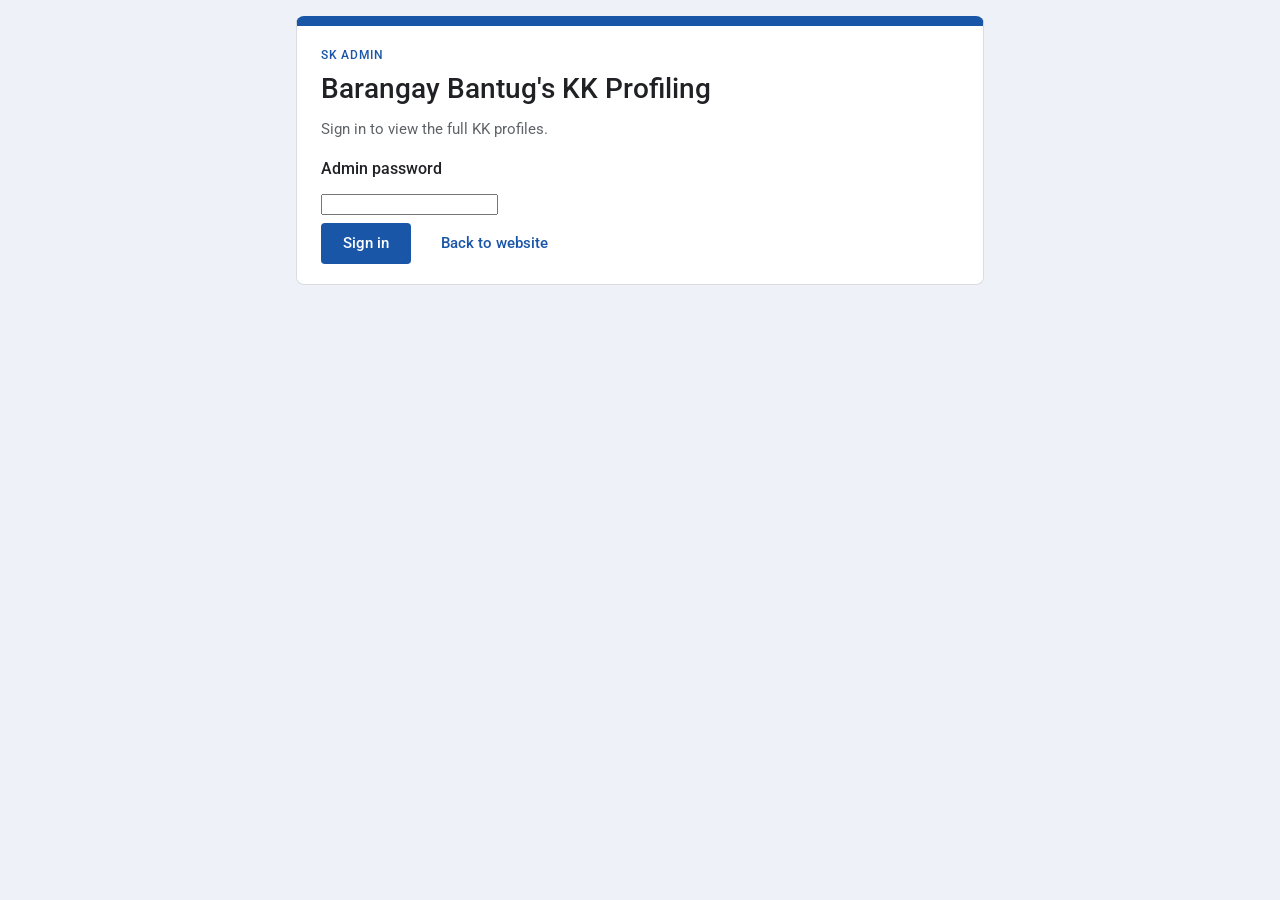
==== admin.html @ ae1c5f7b "Barangay Bantug KK Profiling website Co-Authored-By: Claude Opus 5.5 <noreply@anthropic.com>" ====
<!doctype html>
<html lang="en">
<head>
  <meta charset="utf-8">
  <meta name="viewport" content="width=device-width, initial-scale=1">
  <meta name="robots" content="noindex">
  <title>KK Profiling Admin</title>
  <link rel="preconnect" href="https://fonts.googleapis.com">
  <link href="https://fonts.googleapis.com/css2?family=Roboto:wght@400;500;700&display=swap" rel="stylesheet">
  <link rel="stylesheet" href="style.css">
</head>
<body>
  <!-- LOGIN -->
  <main id="login-view" class="view">
    <section class="card header-card">
      <p class="eyebrow">SK Admin</p>
      <h1>Barangay Bantug's KK Profiling</h1>
      <p class="lead">Sign in to view the full KK profiles.</p>
      <form id="login-form" class="q">
        <label class="q-title" for="pw">Admin password</label>
        <input id="pw" type="password" autocomplete="current-password" required>
        <p class="err" id="login-err"></p>
        <div class="form-actions">
          <button class="btn btn-primary" id="login-btn">Sign in</button>
          <a class="btn btn-text" href="./">Back to website</a>
        </div>
      </form>
    </section>
  </main>

  <!-- DASHBOARD -->
  <main id="admin-view" class="view admin-wide" hidden>
    <section class="card header-card">
      <div class="list-head">
        <div>
          <p class="eyebrow">SK Admin</p>
          <h1>KK Profiles</h1>
        </div>
        <div class="form-actions">
          <button class="btn btn-text" id="refresh-btn">Refresh</button>
          <button class="btn btn-primary" id="export-btn">Download Excel (CSV)</button>
          <button class="btn btn-text" id="logout-btn">Sign out</button>
        </div>
      </div>
    </section>

    <section class="stats" id="stats"></section>

    <section class="card">
      <div class="filters">
        <input id="f-search" type="search" placeholder="Search name or contact…" aria-label="Search">
        <select id="f-purok" aria-label="Purok"><option value="">All puroks</option></select>
        <select id="f-sex" aria-label="Sex"><option value="">All sexes</option><option value="M">Male</option><option value="F">Female</option></select>
        <select id="f-class" aria-label="Youth classification">
          <option value="">All classifications</option>
          <option>In-school Youth</option><option>Out of School Youth</option><option>Working Youth</option><option>Unemployed</option>
        </select>
        <select id="f-voter" aria-label="Registered voter"><option value="">Voter: any</option><option>Yes</option><option>No</option></select>
      </div>
      <p class="muted small" id="f-count"></p>
      <div class="table-wrap tall">
        <table class="admin-table">
          <thead>
            <tr>
              <th>#</th><th data-sort="lastName">Name</th><th data-sort="birthday">Birthday</th><th data-sort="age">Age</th>
              <th data-sort="sex">Sex</th><th>Contact</th><th data-sort="civilStatus">Civil status</th>
              <th data-sort="youthClass">Classification</th><th data-sort="voter">Voter</th><th data-sort="purok">Purok</th>
              <th data-sort="timestamp">Registered</th>
            </tr>
          </thead>
          <tbody id="a-body"></tbody>
        </table>
      </div>
      <p class="muted small">To edit or delete a record, open the Google Sheet. Changes show here after Refresh.</p>
    </section>
  </main>

  <script src="config.js"></script>
  <script src="admin.js"></script>
</body>
</html>
---- style.css ----
:root {
  --accent: #1a56a8;
  --accent-dark: #123f7d;
  --accent-soft: #e8f0fb;
  --bg: #eef2f8;
  --card: #ffffff;
  --text: #202124;
  --muted: #5f6368;
  --border: #dadce0;
  --error: #d93025;
  --success: #188038;
}
@media (prefers-color-scheme: dark) {
  :root {
    --accent: #7aa7ee;
    --accent-dark: #a9c6f5;
    --accent-soft: #1e2b40;
    --bg: #12151b;
    --card: #1e2229;
    --text: #e8eaed;
    --muted: #9aa0a6;
    --border: #3c4043;
    --error: #f28b82;
    --success: #81c995;
  }
}

* { box-sizing: border-box; }
body {
  margin: 0;
  background: var(--bg);
  color: var(--text);
  font-family: "Roboto", system-ui, sans-serif;
  font-size: 15px;
  line-height: 1.5;
}
.view { max-width: 720px; margin: 0 auto; padding: 16px 16px 40px; }

.card {
  background: var(--card);
  border: 1px solid var(--border);
  border-radius: 8px;
  padding: 20px 24px;
  margin-bottom: 12px;
}
.header-card { border-top: 10px solid var(--accent); }
h1 { font-size: 28px; font-weight: 500; margin: 0 0 8px; }
h2 { font-size: 20px; font-weight: 500; margin: 0; }
.eyebrow { margin: 0 0 4px; color: var(--accent); font-weight: 500; text-transform: uppercase; letter-spacing: .06em; font-size: 12px; }
.lead { margin: 0 0 16px; color: var(--muted); }
.muted { color: var(--muted); }
.small { font-size: 13px; }
.required-note { color: var(--error); font-size: 14px; margin: 0; }
.footer { text-align: center; color: var(--muted); font-size: 13px; }

/* questions */
.q-title { display: block; font-weight: 500; margin: 0 0 12px; font-size: 16px; }
.req { color: var(--error); }
.q input[type=text], .q input:not([type]), .q input[type=date], .q input[type=tel], .q select {
  width: 100%;
  max-width: 360px;
  padding: 8px 2px;
  border: 0;
  border-bottom: 1px solid var(--border);
  background: transparent;
  color: var(--text);
  font: inherit;
  outline: none;
}
.q select { border: 1px solid var(--border); border-radius: 4px; padding: 8px; background: var(--card); }
.q input:focus { border-bottom: 2px solid var(--accent); }
.q.invalid { border-color: var(--error); }
.choices { display: flex; flex-direction: column; gap: 10px; }
.choices label, .consent { display: flex; gap: 10px; align-items: flex-start; cursor: pointer; }
input[type=radio], input[type=checkbox] { accent-color: var(--accent); width: 18px; height: 18px; margin: 2px 0 0; flex: none; }
.hint { color: var(--muted); font-size: 13px; margin: 8px 0 0; }
.err { color: var(--error); font-size: 13px; margin: 8px 0 0; min-height: 0; }
.err:empty { display: none; }

/* buttons */
.btn { font: inherit; font-weight: 500; border-radius: 4px; padding: 9px 22px; cursor: pointer; border: 0; }
.btn-primary { background: var(--accent); color: #fff; }
@media (prefers-color-scheme: dark) { .btn-primary { color: #0d1b30; } }
.btn-primary:hover { background: var(--accent-dark); }
.btn-primary:disabled { opacity: .6; cursor: wait; }
.btn-text { background: transparent; color: var(--accent); }
.btn-text:hover { background: var(--accent-soft); }
.form-actions { display: flex; flex-wrap: wrap; gap: 8px; align-items: center; margin-top: 8px; }
.form-msg { padding: 12px 16px; border-radius: 6px; background: #fce8e6; color: #a50e0e; margin-top: 12px; }
@media (prefers-color-scheme: dark) { .form-msg { background: #3c1f1e; color: var(--error); } }

/* masterlist */
.list-head { display: flex; align-items: center; justify-content: space-between; gap: 8px; }
.pill { background: var(--accent-soft); color: var(--accent); border-radius: 999px; padding: 2px 12px; font-size: 13px; font-weight: 500; }
.filters { display: flex; gap: 8px; margin: 12px 0; flex-wrap: wrap; }
.filters input, .filters select {
  font: inherit; padding: 8px 10px; border: 1px solid var(--border); border-radius: 4px;
  background: var(--card); color: var(--text);
}
.filters input { flex: 1 1 200px; min-width: 0; }
.table-wrap { max-height: 520px; overflow: auto; border: 1px solid var(--border); border-radius: 6px; }
table { width: 100%; border-collapse: collapse; }
th, td { text-align: left; padding: 8px 12px; border-bottom: 1px solid var(--border); }
th { position: sticky; top: 0; background: var(--accent-soft); font-weight: 500; font-size: 13px; }
td:first-child, th:first-child { width: 48px; color: var(--muted); }
td:last-child, th:last-child { width: 80px; }
tbody tr:last-child td { border-bottom: 0; }

/* success */
.check {
  width: 56px; height: 56px; border-radius: 50%; background: var(--success); color: #fff;
  display: grid; place-items: center; font-size: 30px; margin-bottom: 12px;
}

/* admin */
.admin-wide { max-width: 1200px; }
.stats { display: grid; grid-template-columns: repeat(auto-fill, minmax(140px, 1fr)); gap: 12px; margin-bottom: 12px; }
.stat { margin: 0; padding: 14px 16px; display: flex; flex-direction: column; }
.stat-n { font-size: 26px; font-weight: 500; color: var(--accent); }
.stat-l { font-size: 13px; color: var(--muted); }
.table-wrap.tall { max-height: 70vh; }
.admin-table td, .admin-table th { white-space: nowrap; font-size: 14px; }
.admin-table td:last-child, .admin-table th:last-child { width: auto; }
th[data-sort] { cursor: pointer; user-select: none; }
th[data-sort]::after { content: attr(data-dir); margin-left: 4px; font-size: 10px; }
a.btn { text-decoration: none; display: inline-block; }

/* toast */
.toast {
  position: fixed; left: 50%; bottom: 24px; transform: translateX(-50%);
  background: #323232; color: #fff; padding: 12px 20px; border-radius: 6px;
  box-shadow: 0 4px 12px rgba(0,0,0,.3); max-width: calc(100% - 32px); z-index: 10;
}

@media (max-width: 480px) {
  .card { padding: 16px; }
  h1 { font-size: 23px; }
}
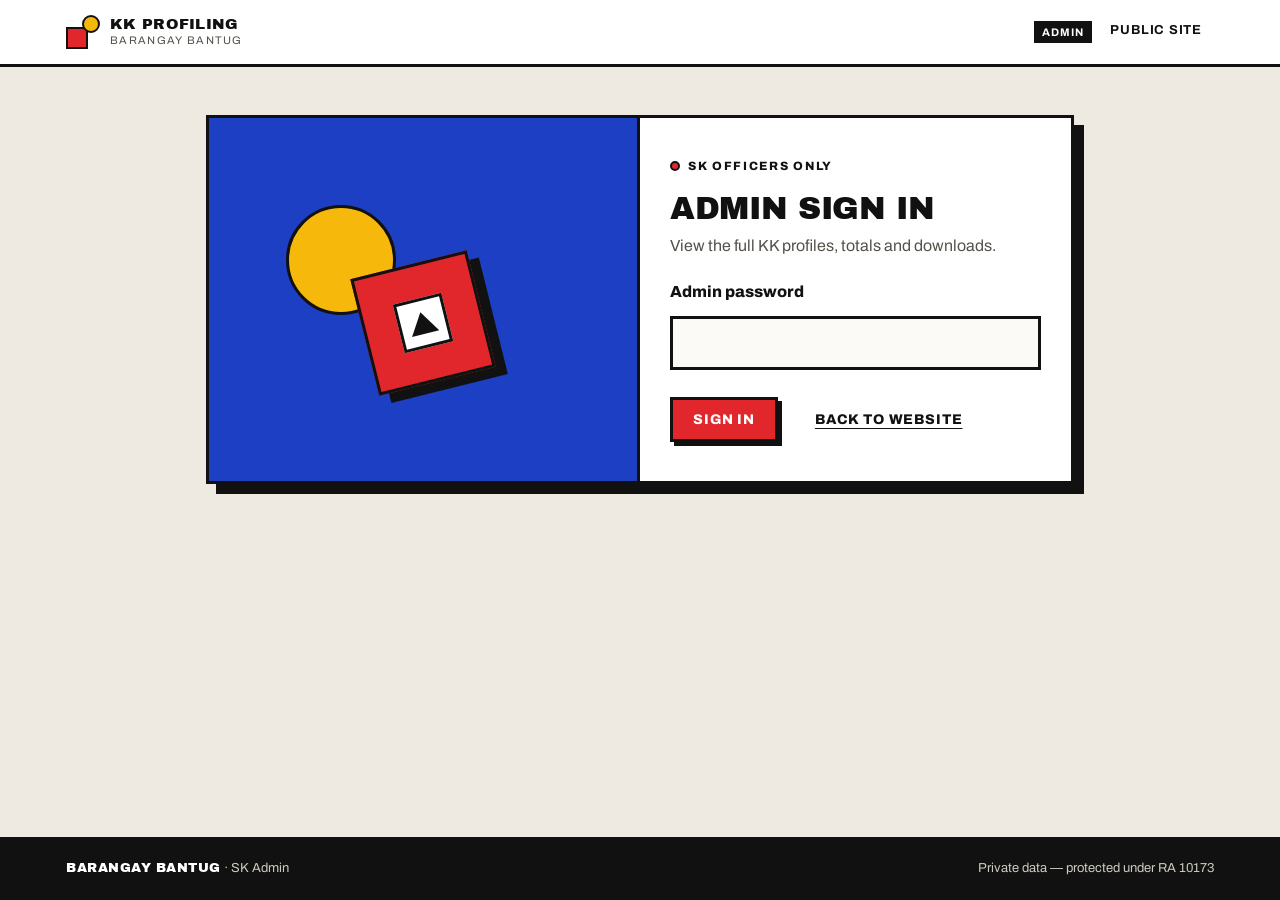
==== commit e44a1e98: "Redesign public site and admin in bold primary-color style Separate masterlist page with purok filte" ====
--- a/admin.html
+++ b/admin.html
@@ -6,74 +6,112 @@
   <meta name="robots" content="noindex">
   <title>KK Profiling Admin</title>
   <link rel="preconnect" href="https://fonts.googleapis.com">
-  <link href="https://fonts.googleapis.com/css2?family=Roboto:wght@400;500;700&display=swap" rel="stylesheet">
+  <link rel="preconnect" href="https://fonts.gstatic.com" crossorigin>
+  <link href="https://fonts.googleapis.com/css2?family=Archivo+Black&family=Archivo:wght@400;600;700;800&display=swap" rel="stylesheet">
   <link rel="stylesheet" href="style.css">
 </head>
 <body>
+  <header class="nav">
+    <div class="wrap">
+      <a class="brand" href="./">
+        <span class="mark"><i class="m-sq"></i><i class="m-ci"></i></span>
+        <span><b>KK PROFILING</b><small>Barangay Bantug</small></span>
+      </a>
+      <nav>
+        <span class="tag">Admin</span>
+        <a class="nav-link hide-sm" href="./">Public site</a>
+        <button class="btn btn-sm" id="logout-btn" hidden>Sign out</button>
+      </nav>
+    </div>
+  </header>
+
   <!-- LOGIN -->
-  <main id="login-view" class="view">
-    <section class="card header-card">
-      <p class="eyebrow">SK Admin</p>
-      <h1>Barangay Bantug's KK Profiling</h1>
-      <p class="lead">Sign in to view the full KK profiles.</p>
-      <form id="login-form" class="q">
-        <label class="q-title" for="pw">Admin password</label>
-        <input id="pw" type="password" autocomplete="current-password" required>
-        <p class="err" id="login-err"></p>
-        <div class="form-actions">
-          <button class="btn btn-primary" id="login-btn">Sign in</button>
-          <a class="btn btn-text" href="./">Back to website</a>
+  <main id="login-view">
+    <div class="login">
+      <div class="login-card">
+        <div class="login-art" aria-hidden="true">
+          <div class="shape circle-y"></div>
+          <div class="shape square-r"><span class="tri"></span></div>
         </div>
-      </form>
-    </section>
+        <form id="login-form" class="login-form">
+          <p class="kicker"><span class="dot"></span>SK officers only</p>
+          <h1>Admin sign in</h1>
+          <p class="muted">View the full KK profiles, totals and downloads.</p>
+          <section class="q">
+            <label class="q-title" for="pw">Admin password</label>
+            <input id="pw" type="password" autocomplete="current-password" required>
+            <p class="err" id="login-err"></p>
+          </section>
+          <div class="form-actions">
+            <button class="btn btn-red" id="login-btn">Sign in</button>
+            <a class="btn btn-plain" href="./">Back to website</a>
+          </div>
+        </form>
+      </div>
+    </div>
   </main>
 
   <!-- DASHBOARD -->
-  <main id="admin-view" class="view admin-wide" hidden>
-    <section class="card header-card">
-      <div class="list-head">
+  <main id="admin-view" style="padding-bottom:40px" hidden>
+    <section class="page-head ink">
+      <div class="deco"></div>
+      <div class="wrap">
         <div>
-          <p class="eyebrow">SK Admin</p>
+          <p class="kicker">SK Admin · Barangay Bantug</p>
           <h1>KK Profiles</h1>
+          <p id="updated-at">Full records with private details. Handle with care.</p>
         </div>
-        <div class="form-actions">
-          <button class="btn btn-text" id="refresh-btn">Refresh</button>
-          <button class="btn btn-primary" id="export-btn">Download Excel (CSV)</button>
-          <button class="btn btn-text" id="logout-btn">Sign out</button>
+        <div class="form-actions" style="margin:0">
+          <button class="btn" id="refresh-btn">Refresh</button>
+          <button class="btn btn-yellow" id="export-btn">Download Excel (CSV)</button>
         </div>
       </div>
     </section>
 
-    <section class="stats" id="stats"></section>
+    <div class="wrap">
+      <section class="admin-tiles" id="stats"></section>
 
-    <section class="card">
-      <div class="filters">
-        <input id="f-search" type="search" placeholder="Search name or contact…" aria-label="Search">
-        <select id="f-purok" aria-label="Purok"><option value="">All puroks</option></select>
-        <select id="f-sex" aria-label="Sex"><option value="">All sexes</option><option value="M">Male</option><option value="F">Female</option></select>
-        <select id="f-class" aria-label="Youth classification">
-          <option value="">All classifications</option>
-          <option>In-school Youth</option><option>Out of School Youth</option><option>Working Youth</option><option>Unemployed</option>
-        </select>
-        <select id="f-voter" aria-label="Registered voter"><option value="">Voter: any</option><option>Yes</option><option>No</option></select>
-      </div>
-      <p class="muted small" id="f-count"></p>
-      <div class="table-wrap tall">
-        <table class="admin-table">
-          <thead>
-            <tr>
-              <th>#</th><th data-sort="lastName">Name</th><th data-sort="birthday">Birthday</th><th data-sort="age">Age</th>
-              <th data-sort="sex">Sex</th><th>Contact</th><th data-sort="civilStatus">Civil status</th>
-              <th data-sort="youthClass">Classification</th><th data-sort="voter">Voter</th><th data-sort="purok">Purok</th>
-              <th data-sort="timestamp">Registered</th>
-            </tr>
-          </thead>
-          <tbody id="a-body"></tbody>
-        </table>
-      </div>
-      <p class="muted small">To edit or delete a record, open the Google Sheet. Changes show here after Refresh.</p>
-    </section>
+      <section class="breakdowns">
+        <div class="panel"><h3>By purok</h3><div class="bars" id="bars-purok"></div></div>
+        <div class="panel"><h3>By youth classification</h3><div class="bars" id="bars-class"></div></div>
+      </section>
+
+      <section class="panel">
+        <div class="admin-filters toolbar">
+          <input id="f-search" type="search" placeholder="Search name or contact…" aria-label="Search">
+          <select id="f-purok" aria-label="Purok"><option value="">All puroks</option></select>
+          <select id="f-sex" aria-label="Sex"><option value="">All sexes</option><option value="M">Male</option><option value="F">Female</option></select>
+          <select id="f-class" aria-label="Youth classification">
+            <option value="">All classifications</option>
+            <option>In-school Youth</option><option>Out of School Youth</option><option>Working Youth</option><option>Unemployed</option>
+          </select>
+          <select id="f-voter" aria-label="Registered voter"><option value="">Voter: any</option><option>Yes</option><option>No</option></select>
+        </div>
+        <p class="small" style="margin:14px 0 10px"><span id="f-count" class="count-badge"></span></p>
+        <div class="table-wrap" style="max-height:70vh">
+          <table class="tbl admin-table">
+            <thead>
+              <tr>
+                <th>#</th><th data-sort="lastName">Name</th><th data-sort="birthday">Birthday</th><th data-sort="age">Age</th>
+                <th data-sort="sex">Sex</th><th>Contact</th><th data-sort="civilStatus">Civil status</th>
+                <th data-sort="youthClass">Classification</th><th data-sort="voter">Voter</th><th data-sort="purok">Purok</th>
+                <th data-sort="timestamp">Registered</th>
+              </tr>
+            </thead>
+            <tbody id="a-body"></tbody>
+          </table>
+        </div>
+        <p class="small muted" style="margin-top:12px">Click a column title to sort. To edit or delete a record, open the Google Sheet, then press Refresh.</p>
+      </section>
+    </div>
   </main>
+
+  <footer class="footer">
+    <div class="wrap">
+      <span><b>BARANGAY BANTUG</b> · SK Admin</span>
+      <span>Private data — protected under RA 10173</span>
+    </div>
+  </footer>
 
   <script src="config.js"></script>
   <script src="admin.js"></script>
--- a/style.css
+++ b/style.css
@@ -1,138 +1,356 @@
+/* ==========================================================
+   Barangay Bantug KK Profiling — bold primary / geometric style
+   ========================================================== */
 :root {
-  --accent: #1a56a8;
-  --accent-dark: #123f7d;
-  --accent-soft: #e8f0fb;
-  --bg: #eef2f8;
-  --card: #ffffff;
-  --text: #202124;
-  --muted: #5f6368;
-  --border: #dadce0;
-  --error: #d93025;
-  --success: #188038;
-}
-@media (prefers-color-scheme: dark) {
-  :root {
-    --accent: #7aa7ee;
-    --accent-dark: #a9c6f5;
-    --accent-soft: #1e2b40;
-    --bg: #12151b;
-    --card: #1e2229;
-    --text: #e8eaed;
-    --muted: #9aa0a6;
-    --border: #3c4043;
-    --error: #f28b82;
-    --success: #81c995;
-  }
+  --red: #e1262c;
+  --red-dark: #b81a20;
+  --blue: #1d3fc4;
+  --blue-dark: #142e94;
+  --yellow: #f6b90b;
+  --ink: #111111;
+  --cream: #eeeae2;
+  --paper: #ffffff;
+  --muted: #55524c;
+  --line: 3px solid var(--ink);
+  --shadow: 6px 6px 0 var(--ink);
+  --shadow-sm: 4px 4px 0 var(--ink);
+  --display: "Archivo Black", "Arial Black", system-ui, sans-serif;
+  --body: "Archivo", system-ui, sans-serif;
+  color-scheme: light;
 }
 
 * { box-sizing: border-box; }
+html { scroll-behavior: smooth; }
 body {
   margin: 0;
-  background: var(--bg);
-  color: var(--text);
-  font-family: "Roboto", system-ui, sans-serif;
-  font-size: 15px;
+  background: var(--cream);
+  color: var(--ink);
+  font-family: var(--body);
+  font-size: 16px;
   line-height: 1.5;
-}
-.view { max-width: 720px; margin: 0 auto; padding: 16px 16px 40px; }
-
-.card {
-  background: var(--card);
-  border: 1px solid var(--border);
-  border-radius: 8px;
-  padding: 20px 24px;
-  margin-bottom: 12px;
-}
-.header-card { border-top: 10px solid var(--accent); }
-h1 { font-size: 28px; font-weight: 500; margin: 0 0 8px; }
-h2 { font-size: 20px; font-weight: 500; margin: 0; }
-.eyebrow { margin: 0 0 4px; color: var(--accent); font-weight: 500; text-transform: uppercase; letter-spacing: .06em; font-size: 12px; }
-.lead { margin: 0 0 16px; color: var(--muted); }
+  -webkit-font-smoothing: antialiased;
+  min-height: 100vh;
+  display: flex;
+  flex-direction: column;
+}
+.footer { margin-top: auto; }
+[hidden] { display: none !important; }
+h1, h2, h3 { font-family: var(--display); font-weight: 400; text-transform: uppercase; line-height: 1.02; margin: 0; letter-spacing: -.01em; }
+p { margin: 0; }
+a { color: inherit; }
+.wrap { max-width: 1180px; margin: 0 auto; padding: 0 16px; }
 .muted { color: var(--muted); }
 .small { font-size: 13px; }
-.required-note { color: var(--error); font-size: 14px; margin: 0; }
-.footer { text-align: center; color: var(--muted); font-size: 13px; }
-
-/* questions */
-.q-title { display: block; font-weight: 500; margin: 0 0 12px; font-size: 16px; }
-.req { color: var(--error); }
-.q input[type=text], .q input:not([type]), .q input[type=date], .q input[type=tel], .q select {
-  width: 100%;
-  max-width: 360px;
-  padding: 8px 2px;
-  border: 0;
-  border-bottom: 1px solid var(--border);
-  background: transparent;
-  color: var(--text);
-  font: inherit;
-  outline: none;
-}
-.q select { border: 1px solid var(--border); border-radius: 4px; padding: 8px; background: var(--card); }
-.q input:focus { border-bottom: 2px solid var(--accent); }
-.q.invalid { border-color: var(--error); }
-.choices { display: flex; flex-direction: column; gap: 10px; }
-.choices label, .consent { display: flex; gap: 10px; align-items: flex-start; cursor: pointer; }
-input[type=radio], input[type=checkbox] { accent-color: var(--accent); width: 18px; height: 18px; margin: 2px 0 0; flex: none; }
-.hint { color: var(--muted); font-size: 13px; margin: 8px 0 0; }
-.err { color: var(--error); font-size: 13px; margin: 8px 0 0; min-height: 0; }
+
+/* ---------- nav ---------- */
+.nav {
+  position: sticky; top: 0; z-index: 20;
+  background: var(--paper); border-bottom: var(--line);
+}
+.nav .wrap { display: flex; align-items: center; justify-content: space-between; gap: 12px; height: 64px; }
+.brand { display: flex; align-items: center; gap: 10px; text-decoration: none; cursor: pointer; }
+.brand b { font-family: var(--display); font-weight: 400; display: block; font-size: 15px; letter-spacing: .02em; line-height: 1.1; }
+.brand small { display: block; font-size: 11px; text-transform: uppercase; letter-spacing: .12em; color: var(--muted); }
+.mark { position: relative; width: 34px; height: 34px; flex: none; }
+.mark i { position: absolute; display: block; border: 2px solid var(--ink); }
+.mark .m-sq { width: 22px; height: 22px; background: var(--red); left: 0; bottom: 0; }
+.mark .m-ci { width: 18px; height: 18px; background: var(--yellow); border-radius: 50%; right: 0; top: 0; }
+.nav nav { display: flex; align-items: center; gap: 6px; }
+.nav-link {
+  font-weight: 700; font-size: 13px; text-transform: uppercase; letter-spacing: .06em;
+  text-decoration: none; padding: 8px 12px; cursor: pointer; border-bottom: 3px solid transparent;
+}
+.nav-link:hover, .nav-link.active { border-bottom-color: var(--red); }
+.tag {
+  display: inline-block; font-size: 11px; font-weight: 700; text-transform: uppercase; letter-spacing: .1em;
+  background: var(--ink); color: var(--paper); padding: 3px 8px;
+}
+
+/* ---------- buttons ---------- */
+.btn {
+  display: inline-flex; align-items: center; justify-content: center; gap: 8px;
+  font-family: var(--body); font-weight: 800; font-size: 14px; text-transform: uppercase; letter-spacing: .06em;
+  padding: 12px 20px; border: var(--line); background: var(--paper); color: var(--ink);
+  box-shadow: var(--shadow-sm); cursor: pointer; text-decoration: none;
+  transition: transform .08s ease, box-shadow .08s ease;
+}
+.btn:hover { transform: translate(-2px, -2px); box-shadow: 6px 6px 0 var(--ink); }
+.btn:active { transform: translate(3px, 3px); box-shadow: 1px 1px 0 var(--ink); }
+.btn:disabled { opacity: .6; cursor: wait; transform: none; }
+.btn-red { background: var(--red); color: var(--paper); }
+.btn-blue { background: var(--blue); color: var(--paper); }
+.btn-yellow { background: var(--yellow); }
+.btn-ink { background: var(--ink); color: var(--paper); box-shadow: 4px 4px 0 var(--red); }
+.btn-lg { padding: 16px 26px; font-size: 15px; }
+.btn-sm { padding: 8px 14px; font-size: 12px; box-shadow: 3px 3px 0 var(--ink); }
+.btn-plain { background: transparent; border-color: transparent; box-shadow: none; text-decoration: underline; text-underline-offset: 4px; }
+.btn-plain:hover { transform: none; box-shadow: none; color: var(--red); }
+.btn:focus-visible, input:focus-visible, select:focus-visible, .chip:focus-visible { outline: 3px solid var(--blue); outline-offset: 3px; }
+
+/* ---------- hero ---------- */
+.hero { border-bottom: var(--line); background: linear-gradient(90deg, var(--paper) 50%, var(--blue) 50%); }
+.hero .wrap { display: grid; grid-template-columns: 1.1fr 1fr; padding: 0; }
+.hero-copy { padding: 56px 40px 56px 16px; }
+.kicker {
+  display: inline-flex; align-items: center; gap: 8px;
+  font-size: 12px; font-weight: 800; text-transform: uppercase; letter-spacing: .14em; margin-bottom: 18px;
+}
+.kicker .dot { width: 10px; height: 10px; border-radius: 50%; background: var(--red); border: 2px solid var(--ink); animation: pulse 1.6s infinite; }
+@keyframes pulse { 50% { transform: scale(1.35); } }
+.hero h1 { font-size: clamp(40px, 6.4vw, 78px); }
+.hero h1 .hl { color: var(--yellow); -webkit-text-stroke: 2px var(--ink); paint-order: stroke fill; display: block; }
+.rule { display: block; width: 64px; height: 6px; background: var(--red); margin: 22px 0; }
+.sub { font-size: 18px; max-width: 520px; color: #2b2925; }
+.cta { display: flex; flex-wrap: wrap; gap: 14px; margin: 30px 0 28px; }
+.ticks { list-style: none; padding: 0; margin: 0; display: grid; gap: 10px; }
+.ticks li { display: flex; align-items: center; gap: 12px; font-weight: 600; }
+.ico { width: 22px; height: 22px; flex: none; }
+
+.hero-art {
+  position: relative; background: var(--blue); border-left: var(--line); min-height: 460px; overflow: hidden;
+}
+.hero-art::before {
+  content: ""; position: absolute; inset: 0;
+  background-image: radial-gradient(rgba(255,255,255,.18) 1.5px, transparent 1.6px);
+  background-size: 18px 18px;
+}
+.shape { position: absolute; border: var(--line); }
+.circle-y { width: 150px; height: 150px; border-radius: 50%; background: var(--yellow); left: 16%; top: 30%; }
+.square-r {
+  width: 170px; height: 170px; background: var(--red); left: 38%; top: 38%; transform: rotate(-14deg);
+  box-shadow: 10px 10px 0 var(--ink); display: grid; place-items: center;
+}
+.square-r .tri { width: 70px; height: 70px; background: var(--paper); border: var(--line); display: grid; place-items: center; }
+.square-r .tri::after { content: ""; border-left: 14px solid transparent; border-right: 14px solid transparent; border-bottom: 22px solid var(--ink); }
+.tri-ink { position: absolute; right: -30px; bottom: 40px; border-top: 60px solid transparent; border-bottom: 60px solid transparent; border-right: 90px solid var(--ink); }
+.art-card {
+  position: absolute; background: var(--paper); border: var(--line); box-shadow: var(--shadow-sm);
+  padding: 10px 14px; z-index: 2;
+}
+.art-card small { display: block; font-size: 10px; font-weight: 800; letter-spacing: .14em; color: var(--muted); }
+.art-card b { font-family: var(--display); font-weight: 400; font-size: 15px; text-transform: uppercase; }
+.art-status { top: 28px; right: 28px; }
+.art-status b::before { content: ""; display: inline-block; width: 9px; height: 9px; border-radius: 50%; background: #1fa34a; margin-right: 6px; }
+.art-count { bottom: 28px; right: 28px; background: var(--ink); color: var(--paper); box-shadow: 4px 4px 0 var(--yellow); }
+.art-count small { color: #bdb8ae; }
+.art-count b { font-size: 34px; display: block; line-height: 1; margin-top: 4px; }
+
+/* ---------- ticker ---------- */
+.ticker { background: var(--ink); color: var(--paper); border-bottom: var(--line); overflow: hidden; white-space: nowrap; }
+.ticker-track { display: inline-flex; animation: scroll 32s linear infinite; }
+.ticker span { font-size: 12px; font-weight: 800; letter-spacing: .14em; text-transform: uppercase; padding: 13px 22px; display: inline-flex; align-items: center; gap: 22px; }
+.ticker span::after { content: ""; width: 8px; height: 8px; background: var(--yellow); transform: rotate(45deg); }
+@keyframes scroll { to { transform: translateX(-50%); } }
+@media (prefers-reduced-motion: reduce) { .ticker-track, .kicker .dot { animation: none; } }
+
+/* ---------- stats ---------- */
+.stats-row { display: grid; grid-template-columns: repeat(4, 1fr); border-bottom: var(--line); }
+.stat-tile { padding: 26px 20px; border-right: var(--line); background: var(--paper); text-align: center; }
+.stat-tile:last-child { border-right: 0; }
+.stat-tile.y { background: var(--yellow); }
+.stat-tile b { display: block; font-family: var(--display); font-weight: 400; font-size: clamp(28px, 4vw, 42px); line-height: 1; }
+.stat-tile span { display: block; margin-top: 8px; font-size: 12px; font-weight: 800; letter-spacing: .12em; text-transform: uppercase; }
+
+/* ---------- sections ---------- */
+.section { padding: 64px 0; }
+.section-head { text-align: center; margin-bottom: 36px; }
+.section-head .eyebrow { color: var(--red); font-size: 12px; font-weight: 800; letter-spacing: .16em; text-transform: uppercase; margin-bottom: 8px; }
+.section-head h2 { font-size: clamp(28px, 4vw, 44px); }
+.section-head p { margin-top: 10px; color: var(--muted); }
+.steps { display: grid; grid-template-columns: repeat(3, 1fr); gap: 22px; }
+.step { background: var(--paper); border: var(--line); box-shadow: var(--shadow); padding: 26px 22px 24px; position: relative; }
+.step .num {
+  position: absolute; top: -20px; left: 20px; width: 40px; height: 40px; border: var(--line);
+  display: grid; place-items: center; font-family: var(--display); font-size: 18px;
+}
+.step:nth-child(1) .num { background: var(--red); color: var(--paper); }
+.step:nth-child(2) .num { background: var(--yellow); border-radius: 50%; }
+.step:nth-child(3) .num { background: var(--blue); color: var(--paper); }
+.step h3 { font-size: 19px; margin: 12px 0 8px; }
+.step p { color: var(--muted); font-size: 15px; }
+
+.band-red { background: var(--red); color: var(--paper); border-top: var(--line); border-bottom: var(--line); position: relative; overflow: hidden; }
+.band-red .wrap { display: flex; align-items: center; justify-content: space-between; gap: 24px; padding-top: 48px; padding-bottom: 48px; flex-wrap: wrap; position: relative; }
+.band-red h2 { font-size: clamp(28px, 4vw, 46px); }
+.band-red p { margin-top: 8px; font-size: 17px; }
+.band-red .actions { display: flex; gap: 12px; flex-wrap: wrap; }
+.band-red::before { content: ""; position: absolute; width: 220px; height: 220px; border-radius: 50%; background: var(--yellow); border: var(--line); right: -60px; top: -90px; }
+
+.footer { background: var(--ink); color: #cfcabf; font-size: 13px; }
+.footer .wrap { display: flex; justify-content: space-between; gap: 12px; padding-top: 22px; padding-bottom: 22px; flex-wrap: wrap; }
+.footer b { color: var(--paper); font-family: var(--display); font-weight: 400; letter-spacing: .04em; }
+
+/* ---------- page headers ---------- */
+.page-head { border-bottom: var(--line); color: var(--paper); position: relative; overflow: hidden; }
+.page-head.blue { background: var(--blue); }
+.page-head.red { background: var(--red); }
+.page-head.ink { background: var(--ink); }
+.page-head .wrap { display: flex; align-items: flex-end; justify-content: space-between; gap: 20px; padding-top: 40px; padding-bottom: 40px; flex-wrap: wrap; position: relative; z-index: 1; }
+.page-head.ink .btn { box-shadow: 4px 4px 0 var(--red); }
+.page-head h1 { font-size: clamp(32px, 5vw, 56px); }
+.page-head p { margin-top: 10px; max-width: 560px; opacity: .92; }
+.page-head .kicker { margin-bottom: 10px; }
+.page-head .deco { position: absolute; right: -46px; top: -46px; transform: rotate(14deg); width: 150px; height: 150px; background: var(--yellow); border: var(--line); }
+.page-head.red .deco { border-radius: 50%; transform: none; }
+
+/* ---------- panel / table ---------- */
+.panel { background: var(--paper); border: var(--line); box-shadow: var(--shadow); padding: 22px; margin: 32px 0; }
+.toolbar { display: flex; gap: 12px; align-items: center; flex-wrap: wrap; }
+.field, .toolbar input, .toolbar select {
+  font: inherit; font-weight: 600; padding: 11px 14px; border: var(--line); background: var(--paper); color: var(--ink); min-width: 0;
+}
+.toolbar input[type=search] { flex: 1 1 260px; }
+.count-badge { font-weight: 800; font-size: 13px; text-transform: uppercase; letter-spacing: .08em; background: var(--yellow); border: var(--line); padding: 9px 12px; white-space: nowrap; }
+.chips { display: flex; gap: 8px; flex-wrap: wrap; margin: 16px 0; }
+.chip {
+  font: inherit; font-size: 13px; font-weight: 800; text-transform: uppercase; letter-spacing: .05em;
+  padding: 7px 12px; border: 2px solid var(--ink); background: var(--paper); cursor: pointer;
+}
+.chip em { font-style: normal; opacity: .65; margin-left: 4px; }
+.chip.on { background: var(--ink); color: var(--paper); }
+.chip:hover:not(.on) { background: var(--yellow); }
+.table-wrap { border: var(--line); max-height: 600px; overflow: auto; }
+.tbl { width: 100%; border-collapse: collapse; font-size: 15px; }
+.tbl th {
+  position: sticky; top: 0; z-index: 1; background: var(--ink); color: var(--paper); text-align: left;
+  font-size: 12px; font-weight: 800; letter-spacing: .1em; text-transform: uppercase; padding: 12px 14px;
+}
+.tbl td { padding: 11px 14px; border-bottom: 2px solid #e4dfd5; }
+.tbl tbody tr:nth-child(even) td { background: #faf8f4; }
+.tbl tbody tr:hover td { background: #fff3cf; }
+.tbl td.num { color: var(--muted); font-weight: 700; width: 56px; }
+.tbl td.name { font-weight: 700; }
+.purok-pill { display: inline-block; font-weight: 800; font-size: 12px; padding: 3px 9px; border: 2px solid var(--ink); background: var(--yellow); }
+.empty { text-align: center; color: var(--muted); padding: 36px 14px !important; }
+
+/* ---------- form ---------- */
+.form-wrap { max-width: 760px; margin: 0 auto; padding: 28px 16px 64px; }
+.progress { position: sticky; top: 64px; z-index: 10; background: var(--cream); padding: 12px 0; }
+.progress-bar { height: 14px; border: var(--line); background: var(--paper); }
+.progress-bar i { display: block; height: 100%; width: 0; background: var(--red); transition: width .25s ease; }
+.progress small { display: block; margin-top: 6px; font-size: 12px; font-weight: 800; letter-spacing: .1em; text-transform: uppercase; }
+.group-label { display: flex; align-items: center; gap: 12px; margin: 30px 0 14px; }
+.group-label .n { width: 34px; height: 34px; display: grid; place-items: center; background: var(--ink); color: var(--paper); font-family: var(--display); }
+.group-label h2 { font-size: 20px; }
+.q { background: var(--paper); border: var(--line); box-shadow: var(--shadow-sm); padding: 20px 22px; margin-bottom: 16px; transition: box-shadow .1s; }
+.q:focus-within { box-shadow: 6px 6px 0 var(--blue); }
+.q.invalid { box-shadow: 6px 6px 0 var(--red); }
+.q-title { display: block; font-weight: 800; font-size: 16px; margin: 0 0 12px; }
+.req { color: var(--red); }
+.q input[type=text], .q input:not([type]), .q input[type=date], .q input[type=tel], .q input[type=password], .q select {
+  width: 100%; font: inherit; font-weight: 600; padding: 12px 14px; border: var(--line); background: #fbfaf7; color: var(--ink);
+  border-radius: 0; appearance: none; -webkit-appearance: none;
+}
+.q select {
+  background-image: linear-gradient(45deg, transparent 50%, var(--ink) 50%), linear-gradient(135deg, var(--ink) 50%, transparent 50%);
+  background-position: calc(100% - 20px) 50%, calc(100% - 14px) 50%; background-size: 6px 6px; background-repeat: no-repeat; padding-right: 40px;
+}
+.q input:focus, .q select:focus { outline: none; background: #fff; border-color: var(--blue); }
+.row-2 { display: grid; grid-template-columns: 1fr 1fr; gap: 16px; }
+.row-2 .q { margin-bottom: 0; }
+.row-2 + .q, .row-2 + .row-2 { margin-top: 16px; }
+.choices { display: flex; flex-wrap: wrap; gap: 10px; }
+.choices label {
+  display: inline-flex; align-items: center; gap: 8px; cursor: pointer; font-weight: 700;
+  border: 2px solid var(--ink); padding: 10px 14px; background: #fbfaf7; user-select: none;
+}
+.choices label:hover { background: #fff3cf; }
+.choices label:has(input:checked) { background: var(--yellow); box-shadow: 3px 3px 0 var(--ink); }
+.choices input { accent-color: var(--ink); width: 16px; height: 16px; margin: 0; }
+.consent { display: flex; gap: 12px; align-items: flex-start; cursor: pointer; font-size: 15px; }
+.consent input { accent-color: var(--red); width: 20px; height: 20px; margin: 2px 0 0; flex: none; }
+.hint { color: var(--muted); font-size: 14px; margin-top: 8px; font-weight: 600; }
+.hint.ok { color: var(--blue); }
+.err { color: var(--red); font-size: 14px; font-weight: 700; margin-top: 8px; }
 .err:empty { display: none; }
-
-/* buttons */
-.btn { font: inherit; font-weight: 500; border-radius: 4px; padding: 9px 22px; cursor: pointer; border: 0; }
-.btn-primary { background: var(--accent); color: #fff; }
-@media (prefers-color-scheme: dark) { .btn-primary { color: #0d1b30; } }
-.btn-primary:hover { background: var(--accent-dark); }
-.btn-primary:disabled { opacity: .6; cursor: wait; }
-.btn-text { background: transparent; color: var(--accent); }
-.btn-text:hover { background: var(--accent-soft); }
-.form-actions { display: flex; flex-wrap: wrap; gap: 8px; align-items: center; margin-top: 8px; }
-.form-msg { padding: 12px 16px; border-radius: 6px; background: #fce8e6; color: #a50e0e; margin-top: 12px; }
-@media (prefers-color-scheme: dark) { .form-msg { background: #3c1f1e; color: var(--error); } }
-
-/* masterlist */
-.list-head { display: flex; align-items: center; justify-content: space-between; gap: 8px; }
-.pill { background: var(--accent-soft); color: var(--accent); border-radius: 999px; padding: 2px 12px; font-size: 13px; font-weight: 500; }
-.filters { display: flex; gap: 8px; margin: 12px 0; flex-wrap: wrap; }
-.filters input, .filters select {
-  font: inherit; padding: 8px 10px; border: 1px solid var(--border); border-radius: 4px;
-  background: var(--card); color: var(--text);
-}
-.filters input { flex: 1 1 200px; min-width: 0; }
-.table-wrap { max-height: 520px; overflow: auto; border: 1px solid var(--border); border-radius: 6px; }
-table { width: 100%; border-collapse: collapse; }
-th, td { text-align: left; padding: 8px 12px; border-bottom: 1px solid var(--border); }
-th { position: sticky; top: 0; background: var(--accent-soft); font-weight: 500; font-size: 13px; }
-td:first-child, th:first-child { width: 48px; color: var(--muted); }
-td:last-child, th:last-child { width: 80px; }
-tbody tr:last-child td { border-bottom: 0; }
-
-/* success */
-.check {
-  width: 56px; height: 56px; border-radius: 50%; background: var(--success); color: #fff;
-  display: grid; place-items: center; font-size: 30px; margin-bottom: 12px;
-}
-
-/* admin */
-.admin-wide { max-width: 1200px; }
-.stats { display: grid; grid-template-columns: repeat(auto-fill, minmax(140px, 1fr)); gap: 12px; margin-bottom: 12px; }
-.stat { margin: 0; padding: 14px 16px; display: flex; flex-direction: column; }
-.stat-n { font-size: 26px; font-weight: 500; color: var(--accent); }
-.stat-l { font-size: 13px; color: var(--muted); }
-.table-wrap.tall { max-height: 70vh; }
-.admin-table td, .admin-table th { white-space: nowrap; font-size: 14px; }
-.admin-table td:last-child, .admin-table th:last-child { width: auto; }
-th[data-sort] { cursor: pointer; user-select: none; }
-th[data-sort]::after { content: attr(data-dir); margin-left: 4px; font-size: 10px; }
-a.btn { text-decoration: none; display: inline-block; }
-
-/* toast */
+.form-actions { display: flex; flex-wrap: wrap; gap: 14px; align-items: center; margin-top: 24px; }
+.form-msg { padding: 14px 16px; border: var(--line); background: #ffe1df; font-weight: 700; margin-top: 18px; box-shadow: var(--shadow-sm); }
+
+/* ---------- success ---------- */
+.success { max-width: 680px; margin: 48px auto; padding: 0 16px; }
+.success-card { background: var(--paper); border: var(--line); box-shadow: 10px 10px 0 var(--ink); padding: 44px 32px 36px; text-align: center; position: relative; overflow: hidden; }
+.success-card .s1 { position: absolute; width: 90px; height: 90px; background: var(--red); border: var(--line); transform: rotate(18deg); left: -30px; top: -30px; }
+.success-card .s2 { position: absolute; width: 80px; height: 80px; background: var(--blue); border: var(--line); border-radius: 50%; right: -24px; bottom: -24px; }
+.check-badge {
+  width: 96px; height: 96px; margin: 0 auto 22px; border-radius: 50%; background: var(--yellow); border: var(--line);
+  display: grid; place-items: center; box-shadow: var(--shadow-sm);
+}
+.check-badge svg { width: 46px; height: 46px; }
+.success-card h1 { font-size: clamp(30px, 5vw, 44px); }
+.success-card p { margin: 14px auto 26px; max-width: 460px; font-size: 17px; }
+.success-card .form-actions { justify-content: center; }
+
+/* ---------- toast ---------- */
 .toast {
-  position: fixed; left: 50%; bottom: 24px; transform: translateX(-50%);
-  background: #323232; color: #fff; padding: 12px 20px; border-radius: 6px;
-  box-shadow: 0 4px 12px rgba(0,0,0,.3); max-width: calc(100% - 32px); z-index: 10;
-}
-
-@media (max-width: 480px) {
-  .card { padding: 16px; }
-  h1 { font-size: 23px; }
-}
+  position: fixed; left: 50%; bottom: 24px; transform: translateX(-50%); z-index: 50;
+  background: var(--ink); color: var(--paper); padding: 14px 20px; border: 3px solid var(--ink);
+  box-shadow: 5px 5px 0 var(--yellow); font-weight: 700; max-width: calc(100% - 32px);
+}
+
+/* ---------- admin ---------- */
+.login { max-width: 900px; margin: 48px auto; padding: 0 16px; }
+.login-card { display: grid; grid-template-columns: 1fr 1fr; background: var(--paper); border: var(--line); box-shadow: 10px 10px 0 var(--ink); }
+.login-art { background: var(--blue); border-right: var(--line); position: relative; min-height: 360px; overflow: hidden; }
+.login-art .circle-y { width: 110px; height: 110px; left: 18%; top: 24%; }
+.login-art .square-r { width: 120px; height: 120px; left: 36%; top: 40%; }
+.login-art .square-r .tri { width: 50px; height: 50px; }
+.login-form { padding: 36px 30px; }
+.login-form h1 { font-size: 32px; margin-bottom: 8px; }
+.login-form .q { box-shadow: none; border: 0; padding: 0; margin-top: 22px; }
+.admin-tiles { display: grid; grid-template-columns: repeat(4, 1fr); gap: 16px; margin-top: 28px; }
+.a-tile { background: var(--paper); border: var(--line); box-shadow: var(--shadow-sm); padding: 18px; }
+.a-tile b { display: block; font-family: var(--display); font-weight: 400; font-size: 34px; line-height: 1; }
+.a-tile span { display: block; margin-top: 8px; font-size: 12px; font-weight: 800; letter-spacing: .1em; text-transform: uppercase; }
+.a-tile.t-red { background: var(--red); color: var(--paper); }
+.a-tile.t-yellow { background: var(--yellow); }
+.a-tile.t-blue { background: var(--blue); color: var(--paper); }
+.a-tile.t-ink { background: var(--ink); color: var(--paper); }
+.breakdowns { display: grid; grid-template-columns: 1fr 1fr; gap: 16px; margin-top: 16px; }
+.breakdowns .panel { margin: 0; }
+.panel h3 { font-size: 17px; margin-bottom: 14px; }
+.bars { display: grid; gap: 10px; }
+.bar { display: grid; grid-template-columns: 150px 1fr 44px; align-items: center; gap: 10px; font-size: 14px; font-weight: 700; }
+.bar-track { height: 20px; border: 2px solid var(--ink); background: #f4f1ea; }
+.bar-track i { display: block; height: 100%; border-right: 2px solid var(--ink); }
+.bar-track i[style*="width: 0"] { border-right: 0; }
+.bar b { text-align: right; font-family: var(--display); font-weight: 400; }
+.admin-filters { display: flex; gap: 10px; flex-wrap: wrap; }
+.admin-filters input { flex: 1 1 240px; }
+.tbl th[data-sort] { cursor: pointer; user-select: none; white-space: nowrap; }
+.tbl th[data-sort]:hover { background: var(--blue); }
+.tbl th[data-sort]::after { content: attr(data-dir); margin-left: 6px; color: var(--yellow); }
+.admin-table td { white-space: nowrap; font-size: 14px; }
+.chip-y, .chip-n { display: inline-block; font-size: 11px; font-weight: 800; padding: 2px 7px; border: 2px solid var(--ink); }
+.chip-y { background: var(--yellow); }
+.chip-n { background: var(--paper); }
+
+/* ---------- responsive ---------- */
+@media (max-width: 900px) {
+  .hero { background: var(--paper); }
+  .hero .wrap { grid-template-columns: 1fr; }
+  .hero-copy { padding: 40px 16px; background: var(--paper); }
+  .hero-art { border-left: 0; border-top: var(--line); min-height: 340px; }
+  .hero-art .circle-y { width: 110px; height: 110px; left: 8%; top: 28%; }
+  .hero-art .square-r { width: 130px; height: 130px; left: 26%; top: 34%; }
+  .hero-art .square-r .tri { width: 54px; height: 54px; }
+  .art-status { top: 20px; right: 16px; }
+  .art-count { bottom: 20px; right: 16px; }
+  .stats-row { grid-template-columns: repeat(2, 1fr); }
+  .stat-tile:nth-child(2) { border-right: 0; }
+  .stat-tile:nth-child(-n+2) { border-bottom: var(--line); }
+  .steps { grid-template-columns: 1fr; gap: 34px; }
+  .admin-tiles { grid-template-columns: repeat(2, 1fr); }
+  .breakdowns { grid-template-columns: 1fr; }
+  .login-card { grid-template-columns: 1fr; }
+  .login-art { min-height: 200px; border-right: 0; border-bottom: var(--line); }
+}
+@media (max-width: 560px) {
+  .nav .nav-link.hide-sm { display: none; }
+  .brand small { display: none; }
+  .row-2 { grid-template-columns: 1fr; }
+  .cta .btn { flex: 1 1 100%; }
+  .page-head .deco { display: none; }
+  .panel { padding: 16px; }
+  .bar { grid-template-columns: 96px 1fr 36px; font-size: 13px; }
+  .tbl { font-size: 14px; }
+}
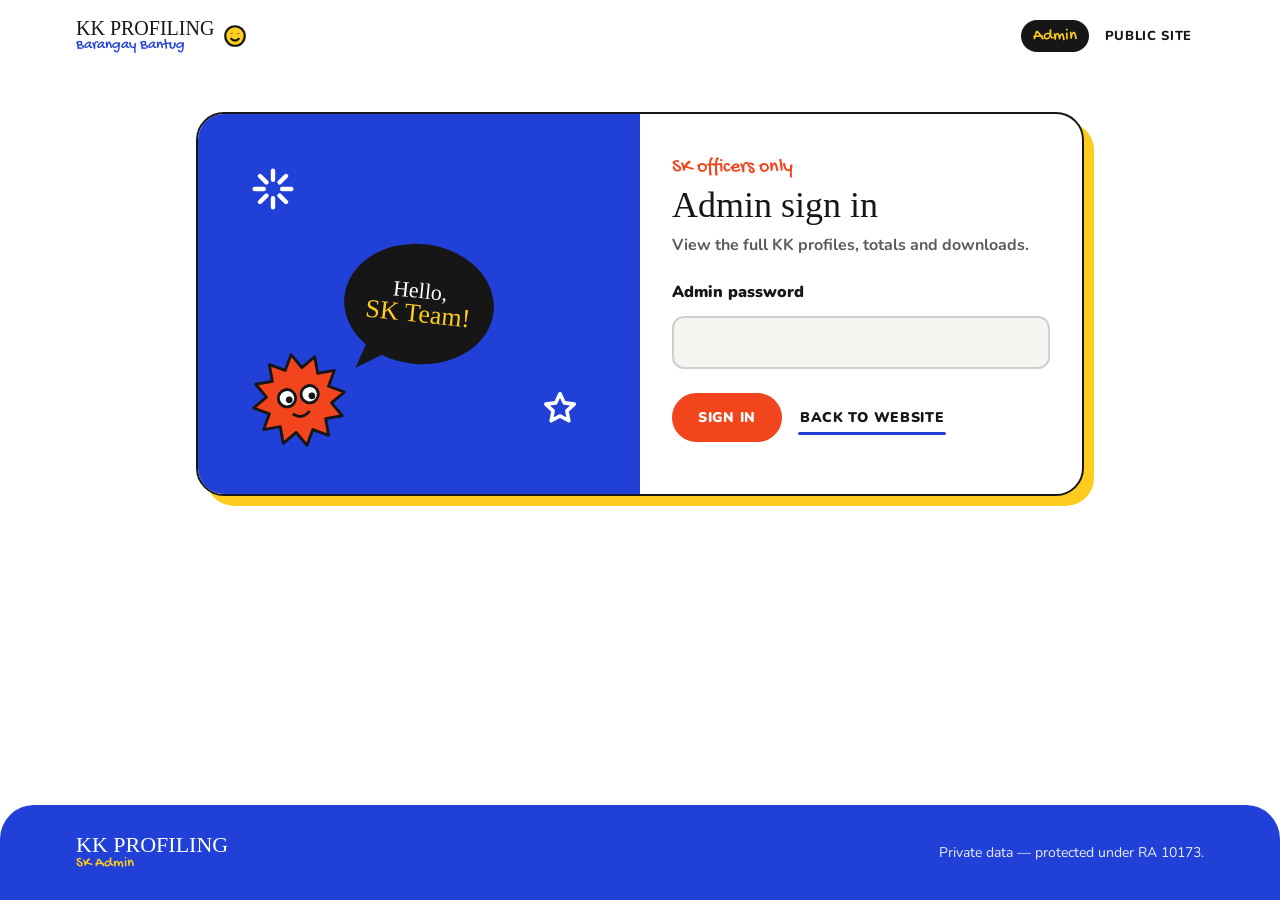
==== commit 0bfdb9f0: "Restyle site and admin in playful hand-drawn look Co-Authored-By: Claude Opus 5.5 <noreply@anthropic" ====
--- a/admin.html
+++ b/admin.html
@@ -7,15 +7,22 @@
   <title>KK Profiling Admin</title>
   <link rel="preconnect" href="https://fonts.googleapis.com">
   <link rel="preconnect" href="https://fonts.gstatic.com" crossorigin>
-  <link href="https://fonts.googleapis.com/css2?family=Archivo+Black&family=Archivo:wght@400;600;700;800&display=swap" rel="stylesheet">
+  <link href="https://fonts.googleapis.com/css2?family=Permanent+Marker&family=Gochi+Hand&family=Nunito:wght@400;600;700;800;900&display=swap" rel="stylesheet">
   <link rel="stylesheet" href="style.css">
 </head>
 <body>
+  <svg width="0" height="0" style="position:absolute" aria-hidden="true">
+    <symbol id="d-smile" viewBox="0 0 24 24"><circle cx="12" cy="12" r="9"/><path d="M8 14c1.2 1.6 2.5 2.3 4 2.3s2.8-.7 4-2.3M9 9.5v.5M15 9.5v.5"/></symbol>
+    <symbol id="d-spark" viewBox="0 0 24 24"><path d="M12 2v5M12 17v5M2 12h5M17 12h5M4.9 4.9l3.5 3.5M15.6 15.6l3.5 3.5M4.9 19.1l3.5-3.5M15.6 8.4l3.5-3.5"/></symbol>
+    <symbol id="d-star" viewBox="0 0 24 24"><path d="M12 2.5l2.9 6.1 6.6.8-4.9 4.5 1.3 6.6L12 17.3 6.1 20.5l1.3-6.6L2.5 9.4l6.6-.8z"/></symbol>
+    <symbol id="d-burst" viewBox="0 0 100 100"><polygon points="50,2 58.8,17.2 74,8.4 74,26 91.6,26 82.8,41.2 98,50 82.8,58.8 91.6,74 74,74 74,91.6 58.8,82.8 50,98 41.2,82.8 26,91.6 26,74 8.4,74 17.2,58.8 2,50 17.2,41.2 8.4,26 26,26 26,8.4 41.2,17.2" fill="#f2441d" stroke="#161616" stroke-width="3" stroke-linejoin="round"/><circle cx="38" cy="46" r="9" fill="#fff" stroke="#161616" stroke-width="3"/><circle cx="62" cy="46" r="9" fill="#fff" stroke="#161616" stroke-width="3"/><circle cx="40" cy="48" r="3.5" fill="#161616"/><circle cx="64" cy="48" r="3.5" fill="#161616"/><path d="M42 64c5 4 11 4 16 0" fill="none" stroke="#161616" stroke-width="3" stroke-linecap="round"/></symbol>
+  </svg>
+
   <header class="nav">
     <div class="wrap">
       <a class="brand" href="./">
-        <span class="mark"><i class="m-sq"></i><i class="m-ci"></i></span>
         <span><b>KK PROFILING</b><small>Barangay Bantug</small></span>
+        <svg class="smile"><use href="#d-smile"/></svg>
       </a>
       <nav>
         <span class="tag">Admin</span>
@@ -30,13 +37,15 @@
     <div class="login">
       <div class="login-card">
         <div class="login-art" aria-hidden="true">
-          <div class="shape circle-y"></div>
-          <div class="shape square-r"><span class="tri"></span></div>
+          <svg class="doodle" style="width:44px;height:44px;left:12%;top:14%"><use href="#d-spark"/></svg>
+          <svg class="doodle" style="width:36px;height:36px;right:14%;bottom:18%"><use href="#d-star"/></svg>
+          <div class="bubble"><span>Hello,<b>SK Team!</b></span></div>
+          <svg class="burst"><use href="#d-burst"/></svg>
         </div>
         <form id="login-form" class="login-form">
-          <p class="kicker"><span class="dot"></span>SK officers only</p>
+          <p class="kicker">SK officers only</p>
           <h1>Admin sign in</h1>
-          <p class="muted">View the full KK profiles, totals and downloads.</p>
+          <p class="muted" style="font-weight:700">View the full KK profiles, totals and downloads.</p>
           <section class="q">
             <label class="q-title" for="pw">Admin password</label>
             <input id="pw" type="password" autocomplete="current-password" required>
@@ -44,7 +53,7 @@
           </section>
           <div class="form-actions">
             <button class="btn btn-red" id="login-btn">Sign in</button>
-            <a class="btn btn-plain" href="./">Back to website</a>
+            <a class="btn-link" href="./">Back to website</a>
           </div>
         </form>
       </div>
@@ -52,18 +61,17 @@
   </main>
 
   <!-- DASHBOARD -->
-  <main id="admin-view" style="padding-bottom:40px" hidden>
-    <section class="page-head ink">
-      <div class="deco"></div>
+  <main id="admin-view" style="padding-bottom:30px" hidden>
+    <section class="page-head">
       <div class="wrap">
         <div>
           <p class="kicker">SK Admin · Barangay Bantug</p>
-          <h1>KK Profiles</h1>
+          <h1>KK <span class="hl-blue">Profiles</span></h1>
           <p id="updated-at">Full records with private details. Handle with care.</p>
         </div>
-        <div class="form-actions" style="margin:0">
+        <div class="head-actions">
           <button class="btn" id="refresh-btn">Refresh</button>
-          <button class="btn btn-yellow" id="export-btn">Download Excel (CSV)</button>
+          <button class="btn btn-blue" id="export-btn">Download Excel (CSV)</button>
         </div>
       </div>
     </section>
@@ -87,7 +95,7 @@
           </select>
           <select id="f-voter" aria-label="Registered voter"><option value="">Voter: any</option><option>Yes</option><option>No</option></select>
         </div>
-        <p class="small" style="margin:14px 0 10px"><span id="f-count" class="count-badge"></span></p>
+        <p style="margin:16px 0 12px"><span id="f-count" class="count-badge"></span></p>
         <div class="table-wrap" style="max-height:70vh">
           <table class="tbl admin-table">
             <thead>
@@ -108,8 +116,8 @@
 
   <footer class="footer">
     <div class="wrap">
-      <span><b>BARANGAY BANTUG</b> · SK Admin</span>
-      <span>Private data — protected under RA 10173</span>
+      <div class="brand"><span><b>KK PROFILING</b><small>SK Admin</small></span></div>
+      <p>Private data — protected under RA 10173.</p>
     </div>
   </footer>
 
--- a/style.css
+++ b/style.css
@@ -1,356 +1,420 @@
 /* ==========================================================
-   Barangay Bantug KK Profiling — bold primary / geometric style
+   Barangay Bantug KK Profiling — playful hand-drawn style
    ========================================================== */
 :root {
-  --red: #e1262c;
-  --red-dark: #b81a20;
-  --blue: #1d3fc4;
-  --blue-dark: #142e94;
-  --yellow: #f6b90b;
-  --ink: #111111;
-  --cream: #eeeae2;
+  --blue: #2140d8;
+  --blue-dark: #1630b0;
+  --yellow: #ffcc1f;
+  --red: #f2441d;
+  --sky: #bfe2ff;
+  --ink: #161616;
   --paper: #ffffff;
-  --muted: #55524c;
-  --line: 3px solid var(--ink);
-  --shadow: 6px 6px 0 var(--ink);
-  --shadow-sm: 4px 4px 0 var(--ink);
-  --display: "Archivo Black", "Arial Black", system-ui, sans-serif;
-  --body: "Archivo", system-ui, sans-serif;
+  --bg: #ffffff;
+  --soft: #f6f5f1;
+  --muted: #5b5b5b;
+  --radius: 22px;
+  --marker: "Permanent Marker", "Comic Sans MS", cursive;
+  --hand: "Gochi Hand", "Comic Sans MS", cursive;
+  --body: "Nunito", system-ui, sans-serif;
+  --lift: 0 6px 18px rgba(20, 20, 40, .12);
   color-scheme: light;
 }
 
 * { box-sizing: border-box; }
 html { scroll-behavior: smooth; }
 body {
-  margin: 0;
-  background: var(--cream);
-  color: var(--ink);
-  font-family: var(--body);
-  font-size: 16px;
-  line-height: 1.5;
+  margin: 0; background: var(--bg); color: var(--ink);
+  font-family: var(--body); font-size: 16px; line-height: 1.55;
   -webkit-font-smoothing: antialiased;
-  min-height: 100vh;
-  display: flex;
-  flex-direction: column;
-}
-.footer { margin-top: auto; }
+  min-height: 100vh; display: flex; flex-direction: column; overflow-x: hidden;
+}
 [hidden] { display: none !important; }
-h1, h2, h3 { font-family: var(--display); font-weight: 400; text-transform: uppercase; line-height: 1.02; margin: 0; letter-spacing: -.01em; }
+h1, h2, h3 { margin: 0; line-height: 1.05; font-weight: 400; }
 p { margin: 0; }
 a { color: inherit; }
-.wrap { max-width: 1180px; margin: 0 auto; padding: 0 16px; }
+.wrap { max-width: 1160px; margin: 0 auto; padding: 0 16px; position: relative; }
 .muted { color: var(--muted); }
 .small { font-size: 13px; }
+.marker { font-family: var(--marker); }
+.hand { font-family: var(--hand); }
+.hl-blue { color: var(--blue); }
+.hl-red { color: var(--red); }
+.ul { background: linear-gradient(transparent 70%, var(--yellow) 70%, var(--yellow) 92%, transparent 92%); padding: 0 4px; }
+
+/* doodles */
+.doodle { position: absolute; pointer-events: none; fill: none; stroke: var(--ink); stroke-width: 2.4; stroke-linecap: round; stroke-linejoin: round; }
+.doodle.blue { stroke: var(--blue); }
+.doodle.red { stroke: var(--red); }
+.doodle.fill-y { fill: var(--yellow); }
+.ico { width: 22px; height: 22px; fill: none; stroke: currentColor; stroke-width: 2; stroke-linecap: round; stroke-linejoin: round; flex: none; }
 
 /* ---------- nav ---------- */
-.nav {
-  position: sticky; top: 0; z-index: 20;
-  background: var(--paper); border-bottom: var(--line);
-}
-.nav .wrap { display: flex; align-items: center; justify-content: space-between; gap: 12px; height: 64px; }
-.brand { display: flex; align-items: center; gap: 10px; text-decoration: none; cursor: pointer; }
-.brand b { font-family: var(--display); font-weight: 400; display: block; font-size: 15px; letter-spacing: .02em; line-height: 1.1; }
-.brand small { display: block; font-size: 11px; text-transform: uppercase; letter-spacing: .12em; color: var(--muted); }
-.mark { position: relative; width: 34px; height: 34px; flex: none; }
-.mark i { position: absolute; display: block; border: 2px solid var(--ink); }
-.mark .m-sq { width: 22px; height: 22px; background: var(--red); left: 0; bottom: 0; }
-.mark .m-ci { width: 18px; height: 18px; background: var(--yellow); border-radius: 50%; right: 0; top: 0; }
-.nav nav { display: flex; align-items: center; gap: 6px; }
+.nav { position: sticky; top: 0; z-index: 30; background: rgba(255,255,255,.94); backdrop-filter: blur(6px); }
+.nav .wrap { display: flex; align-items: center; justify-content: space-between; gap: 12px; height: 72px; }
+.brand { display: flex; align-items: center; gap: 8px; text-decoration: none; cursor: pointer; line-height: .9; }
+.brand b { font-family: var(--marker); font-weight: 400; font-size: 20px; display: block; }
+.brand small { font-family: var(--hand); font-size: 15px; color: var(--blue); display: block; margin-top: 2px; }
+.brand .smile { width: 26px; height: 26px; fill: var(--yellow); stroke: var(--ink); stroke-width: 2; }
+.nav nav { display: flex; align-items: center; gap: 4px; }
 .nav-link {
-  font-weight: 700; font-size: 13px; text-transform: uppercase; letter-spacing: .06em;
-  text-decoration: none; padding: 8px 12px; cursor: pointer; border-bottom: 3px solid transparent;
-}
-.nav-link:hover, .nav-link.active { border-bottom-color: var(--red); }
-.tag {
-  display: inline-block; font-size: 11px; font-weight: 700; text-transform: uppercase; letter-spacing: .1em;
-  background: var(--ink); color: var(--paper); padding: 3px 8px;
-}
+  font-weight: 800; font-size: 13px; text-transform: uppercase; letter-spacing: .05em;
+  text-decoration: none; padding: 8px 12px; cursor: pointer; position: relative;
+}
+.nav-link.active, .nav-link:hover { color: var(--blue); }
+.nav-link.active::after, .nav-link:hover::after { content: ""; position: absolute; left: 12px; right: 12px; bottom: 2px; height: 3px; border-radius: 3px; background: var(--blue); }
+.sticky-btn {
+  font-family: var(--hand); font-size: 19px; line-height: 1; text-decoration: none; cursor: pointer; border: 0;
+  background: var(--yellow); color: var(--ink); padding: 10px 16px; border-radius: 6px;
+  transform: rotate(-4deg); box-shadow: 0 4px 0 rgba(0,0,0,.12), var(--lift); transition: transform .15s;
+}
+.sticky-btn:hover { transform: rotate(0) scale(1.04); }
+.tag { display: inline-block; font-family: var(--hand); font-size: 17px; background: var(--ink); color: var(--yellow); padding: 3px 12px; border-radius: 999px; }
 
 /* ---------- buttons ---------- */
 .btn {
-  display: inline-flex; align-items: center; justify-content: center; gap: 8px;
-  font-family: var(--body); font-weight: 800; font-size: 14px; text-transform: uppercase; letter-spacing: .06em;
-  padding: 12px 20px; border: var(--line); background: var(--paper); color: var(--ink);
-  box-shadow: var(--shadow-sm); cursor: pointer; text-decoration: none;
-  transition: transform .08s ease, box-shadow .08s ease;
-}
-.btn:hover { transform: translate(-2px, -2px); box-shadow: 6px 6px 0 var(--ink); }
-.btn:active { transform: translate(3px, 3px); box-shadow: 1px 1px 0 var(--ink); }
-.btn:disabled { opacity: .6; cursor: wait; transform: none; }
-.btn-red { background: var(--red); color: var(--paper); }
-.btn-blue { background: var(--blue); color: var(--paper); }
-.btn-yellow { background: var(--yellow); }
-.btn-ink { background: var(--ink); color: var(--paper); box-shadow: 4px 4px 0 var(--red); }
-.btn-lg { padding: 16px 26px; font-size: 15px; }
-.btn-sm { padding: 8px 14px; font-size: 12px; box-shadow: 3px 3px 0 var(--ink); }
-.btn-plain { background: transparent; border-color: transparent; box-shadow: none; text-decoration: underline; text-underline-offset: 4px; }
-.btn-plain:hover { transform: none; box-shadow: none; color: var(--red); }
-.btn:focus-visible, input:focus-visible, select:focus-visible, .chip:focus-visible { outline: 3px solid var(--blue); outline-offset: 3px; }
+  display: inline-flex; align-items: center; justify-content: center; gap: 10px;
+  font-family: var(--body); font-weight: 900; font-size: 14px; text-transform: uppercase; letter-spacing: .05em;
+  padding: 13px 24px; border-radius: 999px; border: 2.5px solid var(--ink); background: var(--paper); color: var(--ink);
+  cursor: pointer; text-decoration: none; transition: transform .12s ease, box-shadow .12s ease;
+}
+.btn:hover { transform: translateY(-2px) rotate(-1deg); box-shadow: 0 6px 0 var(--ink); }
+.btn:active { transform: translateY(1px); box-shadow: none; }
+.btn:disabled { opacity: .6; cursor: wait; transform: none; box-shadow: none; }
+.btn-red { background: var(--red); border-color: var(--red); color: #fff; }
+.btn-blue { background: var(--blue); border-color: var(--blue); color: #fff; }
+.btn-yellow { background: var(--yellow); border-color: var(--ink); }
+.btn-ink { background: var(--ink); color: #fff; }
+.btn-lg { padding: 16px 28px; font-size: 15px; }
+.btn-sm { padding: 8px 16px; font-size: 12px; }
+.btn .arrow { width: 28px; height: 12px; stroke: currentColor; stroke-width: 2.5; fill: none; stroke-linecap: round; stroke-linejoin: round; }
+.btn-link {
+  font-weight: 900; font-size: 14px; text-transform: uppercase; letter-spacing: .05em; background: none; border: 0;
+  padding: 10px 2px; cursor: pointer; color: var(--ink); text-decoration: none; position: relative;
+}
+.btn-link::after { content: ""; position: absolute; left: 0; right: 0; bottom: 4px; height: 3px; border-radius: 3px; background: var(--blue); transition: transform .15s; }
+.btn-link:hover::after { transform: scaleX(1.12); }
+.btn:focus-visible, .btn-link:focus-visible, input:focus-visible, select:focus-visible, .chip:focus-visible, .sticky-btn:focus-visible { outline: 3px solid var(--blue); outline-offset: 3px; }
 
 /* ---------- hero ---------- */
-.hero { border-bottom: var(--line); background: linear-gradient(90deg, var(--paper) 50%, var(--blue) 50%); }
-.hero .wrap { display: grid; grid-template-columns: 1.1fr 1fr; padding: 0; }
-.hero-copy { padding: 56px 40px 56px 16px; }
-.kicker {
-  display: inline-flex; align-items: center; gap: 8px;
-  font-size: 12px; font-weight: 800; text-transform: uppercase; letter-spacing: .14em; margin-bottom: 18px;
-}
-.kicker .dot { width: 10px; height: 10px; border-radius: 50%; background: var(--red); border: 2px solid var(--ink); animation: pulse 1.6s infinite; }
-@keyframes pulse { 50% { transform: scale(1.35); } }
-.hero h1 { font-size: clamp(40px, 6.4vw, 78px); }
-.hero h1 .hl { color: var(--yellow); -webkit-text-stroke: 2px var(--ink); paint-order: stroke fill; display: block; }
-.rule { display: block; width: 64px; height: 6px; background: var(--red); margin: 22px 0; }
-.sub { font-size: 18px; max-width: 520px; color: #2b2925; }
-.cta { display: flex; flex-wrap: wrap; gap: 14px; margin: 30px 0 28px; }
-.ticks { list-style: none; padding: 0; margin: 0; display: grid; gap: 10px; }
-.ticks li { display: flex; align-items: center; gap: 12px; font-weight: 600; }
-.ico { width: 22px; height: 22px; flex: none; }
-
-.hero-art {
-  position: relative; background: var(--blue); border-left: var(--line); min-height: 460px; overflow: hidden;
-}
-.hero-art::before {
-  content: ""; position: absolute; inset: 0;
-  background-image: radial-gradient(rgba(255,255,255,.18) 1.5px, transparent 1.6px);
-  background-size: 18px 18px;
-}
-.shape { position: absolute; border: var(--line); }
-.circle-y { width: 150px; height: 150px; border-radius: 50%; background: var(--yellow); left: 16%; top: 30%; }
-.square-r {
-  width: 170px; height: 170px; background: var(--red); left: 38%; top: 38%; transform: rotate(-14deg);
-  box-shadow: 10px 10px 0 var(--ink); display: grid; place-items: center;
-}
-.square-r .tri { width: 70px; height: 70px; background: var(--paper); border: var(--line); display: grid; place-items: center; }
-.square-r .tri::after { content: ""; border-left: 14px solid transparent; border-right: 14px solid transparent; border-bottom: 22px solid var(--ink); }
-.tri-ink { position: absolute; right: -30px; bottom: 40px; border-top: 60px solid transparent; border-bottom: 60px solid transparent; border-right: 90px solid var(--ink); }
-.art-card {
-  position: absolute; background: var(--paper); border: var(--line); box-shadow: var(--shadow-sm);
-  padding: 10px 14px; z-index: 2;
-}
-.art-card small { display: block; font-size: 10px; font-weight: 800; letter-spacing: .14em; color: var(--muted); }
-.art-card b { font-family: var(--display); font-weight: 400; font-size: 15px; text-transform: uppercase; }
-.art-status { top: 28px; right: 28px; }
-.art-status b::before { content: ""; display: inline-block; width: 9px; height: 9px; border-radius: 50%; background: #1fa34a; margin-right: 6px; }
-.art-count { bottom: 28px; right: 28px; background: var(--ink); color: var(--paper); box-shadow: 4px 4px 0 var(--yellow); }
-.art-count small { color: #bdb8ae; }
-.art-count b { font-size: 34px; display: block; line-height: 1; margin-top: 4px; }
-
-/* ---------- ticker ---------- */
-.ticker { background: var(--ink); color: var(--paper); border-bottom: var(--line); overflow: hidden; white-space: nowrap; }
-.ticker-track { display: inline-flex; animation: scroll 32s linear infinite; }
-.ticker span { font-size: 12px; font-weight: 800; letter-spacing: .14em; text-transform: uppercase; padding: 13px 22px; display: inline-flex; align-items: center; gap: 22px; }
-.ticker span::after { content: ""; width: 8px; height: 8px; background: var(--yellow); transform: rotate(45deg); }
-@keyframes scroll { to { transform: translateX(-50%); } }
-@media (prefers-reduced-motion: reduce) { .ticker-track, .kicker .dot { animation: none; } }
-
-/* ---------- stats ---------- */
-.stats-row { display: grid; grid-template-columns: repeat(4, 1fr); border-bottom: var(--line); }
-.stat-tile { padding: 26px 20px; border-right: var(--line); background: var(--paper); text-align: center; }
-.stat-tile:last-child { border-right: 0; }
-.stat-tile.y { background: var(--yellow); }
-.stat-tile b { display: block; font-family: var(--display); font-weight: 400; font-size: clamp(28px, 4vw, 42px); line-height: 1; }
-.stat-tile span { display: block; margin-top: 8px; font-size: 12px; font-weight: 800; letter-spacing: .12em; text-transform: uppercase; }
-
-/* ---------- sections ---------- */
-.section { padding: 64px 0; }
-.section-head { text-align: center; margin-bottom: 36px; }
-.section-head .eyebrow { color: var(--red); font-size: 12px; font-weight: 800; letter-spacing: .16em; text-transform: uppercase; margin-bottom: 8px; }
-.section-head h2 { font-size: clamp(28px, 4vw, 44px); }
-.section-head p { margin-top: 10px; color: var(--muted); }
-.steps { display: grid; grid-template-columns: repeat(3, 1fr); gap: 22px; }
-.step { background: var(--paper); border: var(--line); box-shadow: var(--shadow); padding: 26px 22px 24px; position: relative; }
-.step .num {
-  position: absolute; top: -20px; left: 20px; width: 40px; height: 40px; border: var(--line);
-  display: grid; place-items: center; font-family: var(--display); font-size: 18px;
-}
-.step:nth-child(1) .num { background: var(--red); color: var(--paper); }
-.step:nth-child(2) .num { background: var(--yellow); border-radius: 50%; }
-.step:nth-child(3) .num { background: var(--blue); color: var(--paper); }
-.step h3 { font-size: 19px; margin: 12px 0 8px; }
-.step p { color: var(--muted); font-size: 15px; }
-
-.band-red { background: var(--red); color: var(--paper); border-top: var(--line); border-bottom: var(--line); position: relative; overflow: hidden; }
-.band-red .wrap { display: flex; align-items: center; justify-content: space-between; gap: 24px; padding-top: 48px; padding-bottom: 48px; flex-wrap: wrap; position: relative; }
-.band-red h2 { font-size: clamp(28px, 4vw, 46px); }
-.band-red p { margin-top: 8px; font-size: 17px; }
-.band-red .actions { display: flex; gap: 12px; flex-wrap: wrap; }
-.band-red::before { content: ""; position: absolute; width: 220px; height: 220px; border-radius: 50%; background: var(--yellow); border: var(--line); right: -60px; top: -90px; }
-
-.footer { background: var(--ink); color: #cfcabf; font-size: 13px; }
-.footer .wrap { display: flex; justify-content: space-between; gap: 12px; padding-top: 22px; padding-bottom: 22px; flex-wrap: wrap; }
-.footer b { color: var(--paper); font-family: var(--display); font-weight: 400; letter-spacing: .04em; }
-
-/* ---------- page headers ---------- */
-.page-head { border-bottom: var(--line); color: var(--paper); position: relative; overflow: hidden; }
-.page-head.blue { background: var(--blue); }
-.page-head.red { background: var(--red); }
-.page-head.ink { background: var(--ink); }
-.page-head .wrap { display: flex; align-items: flex-end; justify-content: space-between; gap: 20px; padding-top: 40px; padding-bottom: 40px; flex-wrap: wrap; position: relative; z-index: 1; }
-.page-head.ink .btn { box-shadow: 4px 4px 0 var(--red); }
-.page-head h1 { font-size: clamp(32px, 5vw, 56px); }
-.page-head p { margin-top: 10px; max-width: 560px; opacity: .92; }
-.page-head .kicker { margin-bottom: 10px; }
-.page-head .deco { position: absolute; right: -46px; top: -46px; transform: rotate(14deg); width: 150px; height: 150px; background: var(--yellow); border: var(--line); }
-.page-head.red .deco { border-radius: 50%; transform: none; }
+.hero { padding: 28px 0 40px; position: relative; }
+.hero .wrap { display: grid; grid-template-columns: 1.05fr 1fr; gap: 24px; align-items: center; }
+.hero-copy { position: relative; padding: 20px 0; }
+.hero-kicker { font-family: var(--hand); font-size: 22px; color: var(--muted); margin-bottom: 6px; }
+.hero h1 { font-family: var(--marker); font-size: clamp(44px, 7.2vw, 92px); letter-spacing: -.01em; }
+.hero h1 .l1 { display: block; font-size: .56em; }
+.hero h1 .l2 { display: block; color: var(--blue); transform: rotate(-2deg); transform-origin: left; margin-top: 4px; }
+.hero .sub { font-size: 18px; font-weight: 700; max-width: 470px; margin-top: 22px; }
+.cta { display: flex; flex-wrap: wrap; align-items: center; gap: 22px; margin-top: 28px; }
+.hero .d1 { width: 40px; height: 40px; left: -34px; top: -14px; }
+.hero .d2 { width: 34px; height: 40px; left: -4px; bottom: -6px; }
+
+.hero-art { position: relative; min-height: 470px; }
+.blob {
+  position: absolute; inset: 30px 30px 10px 50px; background: var(--blue);
+  border-radius: 48% 52% 44% 56% / 56% 44% 56% 44%; border: 6px solid #fff; box-shadow: var(--lift);
+}
+.id-card {
+  position: absolute; left: 22%; top: 24%; width: 60%; max-width: 300px; background: #fff; border-radius: 16px;
+  padding: 18px 18px 16px; transform: rotate(-5deg); box-shadow: 0 14px 30px rgba(0,0,0,.25); z-index: 2;
+}
+.id-card::before { content: ""; position: absolute; top: -14px; left: 50%; width: 78px; height: 26px; transform: translateX(-50%) rotate(3deg); background: rgba(255, 204, 31, .85); border-radius: 3px; }
+.id-top { display: flex; align-items: center; justify-content: space-between; font-weight: 900; font-size: 11px; letter-spacing: .14em; color: var(--blue); }
+.id-body { display: flex; gap: 14px; align-items: center; margin-top: 12px; }
+.id-face { width: 64px; height: 64px; border-radius: 50%; background: var(--yellow); border: 2.5px solid var(--ink); display: grid; place-items: center; flex: none; }
+.id-face svg { width: 40px; height: 40px; stroke: var(--ink); stroke-width: 2.2; fill: none; stroke-linecap: round; }
+.id-lines { flex: 1; display: grid; gap: 8px; }
+.id-lines i { display: block; height: 9px; border-radius: 9px; background: #e6e6ef; }
+.id-lines i:first-child { width: 90%; background: var(--ink); height: 11px; }
+.id-lines i:nth-child(2) { width: 70%; }
+.id-lines i:nth-child(3) { width: 50%; background: var(--sky); }
+.id-foot { display: flex; justify-content: space-between; align-items: center; margin-top: 14px; padding-top: 12px; border-top: 2px dashed #ddd; }
+.id-foot .hand { font-size: 18px; }
+.id-foot .stamp { font-family: var(--marker); font-size: 13px; color: var(--red); border: 2.5px solid var(--red); border-radius: 6px; padding: 2px 8px; transform: rotate(-8deg); }
+.bubble {
+  position: absolute; right: 2%; top: 0; z-index: 3; background: var(--ink); color: #fff; border-radius: 50%;
+  width: 150px; height: 120px; display: grid; place-items: center; text-align: center; line-height: .95;
+  font-family: var(--marker); font-size: 22px; transform: rotate(6deg);
+}
+.bubble b { color: var(--yellow); font-weight: 400; display: block; font-size: 26px; }
+.bubble::after { content: ""; position: absolute; left: 22px; bottom: -14px; border-top: 26px solid var(--ink); border-right: 22px solid transparent; transform: rotate(18deg); }
+.burst { position: absolute; width: 96px; height: 96px; left: 4%; bottom: 14%; z-index: 3; transform: rotate(-10deg); }
+.count-sticker {
+  position: absolute; right: 4%; bottom: 6%; z-index: 3; background: var(--yellow); border: 4px solid #fff; border-radius: 18px;
+  padding: 12px 18px; box-shadow: var(--lift); transform: rotate(4deg); text-align: center;
+}
+.count-sticker small { display: block; font-weight: 900; font-size: 11px; letter-spacing: .12em; text-transform: uppercase; }
+.count-sticker b { display: block; font-family: var(--marker); font-weight: 400; font-size: 40px; line-height: 1; }
+.note-arrow { position: absolute; left: 0; top: 6%; font-family: var(--hand); font-size: 22px; line-height: 1; transform: rotate(8deg); z-index: 3; text-align: center; }
+.note-arrow span { border: 2.5px solid var(--blue); border-radius: 50%; padding: 4px 10px; display: inline-block; }
+
+/* ---------- blue about panel ---------- */
+.about { background: var(--blue); color: #fff; border-radius: 28px; padding: 40px; display: grid; grid-template-columns: 210px 1fr 1fr; gap: 34px; align-items: center; position: relative; margin: 10px 0; }
+.polaroid { background: #fff; padding: 12px 12px 40px; border-radius: 6px; transform: rotate(-6deg); box-shadow: 0 10px 24px rgba(0,0,0,.25); position: relative; }
+.polaroid::before { content: ""; position: absolute; top: -12px; left: 30%; width: 70px; height: 24px; background: rgba(242, 68, 29, .85); transform: rotate(-4deg); border-radius: 3px; }
+.polaroid-in { background: var(--sky); aspect-ratio: 1; border-radius: 3px; display: grid; place-items: center; }
+.polaroid-in svg { width: 70%; height: 70%; }
+.polaroid .cap { position: absolute; left: 0; right: 0; bottom: 8px; text-align: center; font-family: var(--hand); font-size: 19px; color: var(--ink); }
+.about h2 { font-family: var(--marker); font-size: clamp(30px, 3.6vw, 42px); }
+.about h2 .u { background: linear-gradient(transparent 78%, var(--yellow) 78%, var(--yellow) 92%, transparent 92%); }
+.about p { margin-top: 14px; opacity: .95; }
+.about .btn { margin-top: 22px; border-color: #fff; }
+.notepad {
+  background-color: #fff; color: var(--ink); border-radius: 10px; padding: 30px 26px 26px; position: relative;
+  background-image: linear-gradient(#e7eefc 1px, transparent 1px), linear-gradient(90deg, #e7eefc 1px, transparent 1px);
+  background-size: 22px 22px; transform: rotate(1.5deg); box-shadow: 0 10px 24px rgba(0,0,0,.2);
+}
+.clip { position: absolute; top: -22px; left: 50%; transform: translateX(-50%); width: 48px; height: 40px; }
+.notepad h3 { font-family: var(--marker); font-size: 20px; }
+.notepad ul { list-style: none; padding: 0; margin: 16px 0 0; display: grid; gap: 12px; }
+.notepad li { display: flex; gap: 12px; align-items: center; font-weight: 700; }
+.notepad .heart { position: absolute; right: 18px; bottom: 16px; width: 40px; height: 40px; stroke: var(--red); }
+
+/* ---------- category cards ---------- */
+.section { padding: 56px 0; position: relative; }
+.sec-title { font-family: var(--marker); font-size: clamp(30px, 4vw, 44px); line-height: 1; position: relative; display: inline-block; }
+.sec-title::after { content: ""; display: block; height: 5px; width: 70%; margin-top: 8px; border-radius: 6px; background: var(--blue); transform: rotate(-1.5deg); }
+.sec-head { display: flex; align-items: flex-end; justify-content: space-between; gap: 16px; margin-bottom: 26px; flex-wrap: wrap; }
+.sec-head p { color: var(--muted); font-weight: 700; max-width: 440px; }
+.who { display: grid; grid-template-columns: 200px repeat(4, 1fr); gap: 18px; align-items: stretch; }
+.who-title { align-self: center; position: relative; }
+.cat { border-radius: var(--radius); padding: 24px 20px 20px; position: relative; transition: transform .15s; display: flex; flex-direction: column; }
+.cat:hover { transform: translateY(-4px) rotate(-1deg); }
+.cat:nth-child(2) { background: var(--yellow); }
+.cat:nth-child(3) { background: var(--red); color: #fff; }
+.cat:nth-child(4) { background: var(--blue); color: #fff; }
+.cat:nth-child(5) { background: var(--yellow); }
+.cat .big-ico { width: 58px; height: 58px; margin: 0 auto 14px; display: block; fill: none; stroke: currentColor; stroke-width: 2; stroke-linecap: round; stroke-linejoin: round; }
+.cat h3 { font-family: var(--body); font-weight: 900; font-size: 15px; text-transform: uppercase; letter-spacing: .03em; }
+.cat p { font-size: 14px; margin-top: 6px; opacity: .9; flex: 1; }
+.cat .count { margin-top: 12px; font-family: var(--hand); font-size: 20px; display: flex; justify-content: space-between; align-items: center; }
+
+/* ---------- red stats band ---------- */
+.band { background: var(--red); border-radius: 28px; padding: 30px; display: grid; grid-template-columns: 230px repeat(3, 1fr); gap: 18px; align-items: center; position: relative; }
+.band h2 { font-family: var(--marker); color: #fff; font-size: clamp(30px, 3.6vw, 40px); transform: rotate(-3deg); }
+.band h2 .y { color: var(--yellow); }
+.band-card { background: #fff; border-radius: 16px; padding: 20px; text-align: center; box-shadow: 0 6px 0 rgba(0,0,0,.12); }
+.band-card b { display: block; font-family: var(--marker); font-weight: 400; font-size: clamp(32px, 4vw, 46px); line-height: 1; color: var(--blue); }
+.band-card:nth-child(3) b { color: var(--red); }
+.band-card span { display: block; margin-top: 8px; font-weight: 800; font-size: 13px; text-transform: uppercase; letter-spacing: .08em; }
+
+/* ---------- process ---------- */
+.process { display: grid; grid-template-columns: 170px 1fr; gap: 26px; align-items: center; }
+.note-sky { background: var(--sky); border-radius: 8px; padding: 18px; font-family: var(--hand); font-size: 22px; line-height: 1.1; text-align: center; transform: rotate(-5deg); box-shadow: var(--lift); margin-top: 18px; }
+.steps { display: grid; grid-template-columns: repeat(4, 1fr); gap: 16px; position: relative; }
+.step { text-align: center; position: relative; padding: 0 6px; }
+.step .n { width: 34px; height: 34px; border-radius: 50%; display: grid; place-items: center; margin: 0 auto 10px; color: #fff; font-weight: 900; }
+.step:nth-child(1) .n { background: var(--blue); }
+.step:nth-child(2) .n { background: var(--red); }
+.step:nth-child(3) .n { background: var(--yellow); color: var(--ink); }
+.step:nth-child(4) .n { background: var(--blue); }
+.step .s-ico { width: 46px; height: 46px; margin: 0 auto 8px; display: block; fill: none; stroke: var(--ink); stroke-width: 2; stroke-linecap: round; stroke-linejoin: round; }
+.step h3 { font-weight: 900; font-size: 15px; text-transform: uppercase; letter-spacing: .04em; font-family: var(--body); }
+.step p { font-size: 14px; color: var(--muted); margin-top: 4px; }
+.step:not(:last-child)::after { content: ""; position: absolute; right: -16px; top: 74px; width: 26px; height: 12px; background: no-repeat center/contain url("data:image/svg+xml,%3Csvg xmlns='http://www.w3.org/2000/svg' viewBox='0 0 30 12'%3E%3Cpath d='M1 6h26M21 1l6 5-6 5' fill='none' stroke='%23161616' stroke-width='2.2' stroke-linecap='round' stroke-linejoin='round'/%3E%3C/svg%3E"); }
+
+/* ---------- yellow CTA ---------- */
+.cta-band { background: var(--yellow); border-radius: 28px; padding: 34px 40px; display: grid; grid-template-columns: 110px 1fr auto; gap: 26px; align-items: center; position: relative; margin-bottom: 40px; }
+.cta-band .burst-s { width: 100px; height: 100px; transform: rotate(-12deg); }
+.cta-band h2 { font-family: var(--marker); font-size: clamp(28px, 3.6vw, 40px); }
+.cta-band h2 .scribble { color: var(--blue); position: relative; display: inline-block; }
+.cta-band h2 .scribble::after { content: ""; position: absolute; left: -6px; right: -6px; top: 50%; height: 120%; transform: translateY(-50%) rotate(-3deg); border: 2.5px solid var(--blue); border-radius: 50%; }
+.cta-band p { margin-top: 8px; font-weight: 700; }
+.cta-band .actions { display: flex; gap: 12px; flex-wrap: wrap; }
+
+/* ---------- footer ---------- */
+.footer { margin-top: auto; background: var(--blue); color: #fff; border-radius: 34px 34px 0 0; }
+.footer .wrap { display: flex; justify-content: space-between; align-items: center; gap: 20px; padding-top: 30px; padding-bottom: 30px; flex-wrap: wrap; }
+.footer .brand b { color: #fff; font-size: 22px; }
+.footer .brand small { color: var(--yellow); }
+.footer p { font-size: 14px; opacity: .9; }
+.thanks { background: #fff; color: var(--ink); font-family: var(--hand); font-size: 20px; line-height: 1.05; padding: 10px 18px; border-radius: 10px; transform: rotate(-4deg); box-shadow: var(--lift); }
+
+/* ---------- page headers (inner pages) ---------- */
+.page-head { padding: 34px 0 10px; position: relative; }
+.page-head .wrap { display: flex; align-items: flex-end; justify-content: space-between; gap: 20px; flex-wrap: wrap; }
+.page-head .kicker { font-family: var(--hand); font-size: 22px; color: var(--blue); }
+.page-head h1 { font-family: var(--marker); font-size: clamp(38px, 6vw, 66px); margin-top: 2px; }
+.page-head h1 .hl-blue, .page-head h1 .hl-red { display: inline-block; transform: rotate(-2deg); }
+.page-head p { margin-top: 10px; max-width: 580px; font-weight: 700; color: var(--muted); }
+.page-head .doodle { width: 44px; height: 44px; }
+.kicker { display: inline-flex; align-items: center; gap: 8px; }
+.kicker .dot { width: 10px; height: 10px; border-radius: 50%; background: var(--red); animation: pulse 1.6s infinite; }
+@keyframes pulse { 50% { transform: scale(1.4); } }
+@media (prefers-reduced-motion: reduce) { .kicker .dot { animation: none; } }
 
 /* ---------- panel / table ---------- */
-.panel { background: var(--paper); border: var(--line); box-shadow: var(--shadow); padding: 22px; margin: 32px 0; }
+.panel { background: #fff; border: 2.5px solid var(--ink); border-radius: var(--radius); padding: 24px; margin: 22px 0 40px; box-shadow: 8px 8px 0 var(--yellow); }
 .toolbar { display: flex; gap: 12px; align-items: center; flex-wrap: wrap; }
-.field, .toolbar input, .toolbar select {
-  font: inherit; font-weight: 600; padding: 11px 14px; border: var(--line); background: var(--paper); color: var(--ink); min-width: 0;
+.toolbar input, .toolbar select {
+  font: inherit; font-weight: 700; padding: 12px 18px; border: 2.5px solid var(--ink); border-radius: 999px; background: #fff; color: var(--ink); min-width: 0;
 }
 .toolbar input[type=search] { flex: 1 1 260px; }
-.count-badge { font-weight: 800; font-size: 13px; text-transform: uppercase; letter-spacing: .08em; background: var(--yellow); border: var(--line); padding: 9px 12px; white-space: nowrap; }
-.chips { display: flex; gap: 8px; flex-wrap: wrap; margin: 16px 0; }
+.toolbar select { appearance: none; -webkit-appearance: none; padding-right: 38px; background: #fff no-repeat right 14px center/12px url("data:image/svg+xml,%3Csvg xmlns='http://www.w3.org/2000/svg' viewBox='0 0 12 8'%3E%3Cpath d='M1 1l5 5 5-5' fill='none' stroke='%23161616' stroke-width='2' stroke-linecap='round'/%3E%3C/svg%3E"); }
+.count-badge { font-family: var(--hand); font-size: 19px; background: var(--yellow); padding: 7px 16px; border-radius: 999px; white-space: nowrap; display: inline-block; transform: rotate(-2deg); }
+.chips { display: flex; gap: 8px; flex-wrap: wrap; margin: 18px 0; }
 .chip {
-  font: inherit; font-size: 13px; font-weight: 800; text-transform: uppercase; letter-spacing: .05em;
-  padding: 7px 12px; border: 2px solid var(--ink); background: var(--paper); cursor: pointer;
-}
-.chip em { font-style: normal; opacity: .65; margin-left: 4px; }
-.chip.on { background: var(--ink); color: var(--paper); }
-.chip:hover:not(.on) { background: var(--yellow); }
-.table-wrap { border: var(--line); max-height: 600px; overflow: auto; }
+  font: inherit; font-size: 13px; font-weight: 900; text-transform: uppercase; letter-spacing: .04em;
+  padding: 8px 14px; border: 2.5px solid var(--ink); border-radius: 999px; background: #fff; cursor: pointer; transition: transform .1s;
+}
+.chip em { font-style: normal; margin-left: 6px; background: var(--soft); border-radius: 999px; padding: 0 7px; }
+.chip.on { background: var(--blue); border-color: var(--blue); color: #fff; }
+.chip.on em { background: rgba(255,255,255,.22); }
+.chip:hover:not(.on) { background: var(--yellow); transform: rotate(-2deg); }
+.table-wrap { border: 2.5px solid var(--ink); border-radius: 16px; max-height: 600px; overflow: auto; }
 .tbl { width: 100%; border-collapse: collapse; font-size: 15px; }
 .tbl th {
-  position: sticky; top: 0; z-index: 1; background: var(--ink); color: var(--paper); text-align: left;
-  font-size: 12px; font-weight: 800; letter-spacing: .1em; text-transform: uppercase; padding: 12px 14px;
-}
-.tbl td { padding: 11px 14px; border-bottom: 2px solid #e4dfd5; }
-.tbl tbody tr:nth-child(even) td { background: #faf8f4; }
-.tbl tbody tr:hover td { background: #fff3cf; }
-.tbl td.num { color: var(--muted); font-weight: 700; width: 56px; }
-.tbl td.name { font-weight: 700; }
-.purok-pill { display: inline-block; font-weight: 800; font-size: 12px; padding: 3px 9px; border: 2px solid var(--ink); background: var(--yellow); }
-.empty { text-align: center; color: var(--muted); padding: 36px 14px !important; }
+  position: sticky; top: 0; z-index: 1; background: var(--ink); color: #fff; text-align: left;
+  font-size: 12px; font-weight: 900; letter-spacing: .1em; text-transform: uppercase; padding: 13px 16px;
+}
+.tbl td { padding: 12px 16px; border-bottom: 1.5px dashed #e2e2e2; }
+.tbl tbody tr:last-child td { border-bottom: 0; }
+.tbl tbody tr:hover td { background: #fff8db; }
+.tbl td.num { color: var(--muted); font-weight: 800; width: 60px; }
+.tbl td.name { font-weight: 800; }
+.purok-pill { display: inline-block; font-weight: 900; font-size: 12px; padding: 3px 11px; border-radius: 999px; background: var(--sky); color: var(--blue-dark); }
+.empty { text-align: center; color: var(--muted); padding: 40px 16px !important; font-family: var(--hand); font-size: 22px; }
 
 /* ---------- form ---------- */
-.form-wrap { max-width: 760px; margin: 0 auto; padding: 28px 16px 64px; }
-.progress { position: sticky; top: 64px; z-index: 10; background: var(--cream); padding: 12px 0; }
-.progress-bar { height: 14px; border: var(--line); background: var(--paper); }
-.progress-bar i { display: block; height: 100%; width: 0; background: var(--red); transition: width .25s ease; }
-.progress small { display: block; margin-top: 6px; font-size: 12px; font-weight: 800; letter-spacing: .1em; text-transform: uppercase; }
+.form-wrap { max-width: 780px; margin: 0 auto; padding: 10px 16px 60px; width: 100%; }
+.progress { position: sticky; top: 72px; z-index: 10; background: rgba(255,255,255,.95); padding: 12px 0; }
+.progress-bar { height: 16px; border: 2.5px solid var(--ink); border-radius: 999px; background: #fff; overflow: hidden; }
+.progress-bar i { display: block; height: 100%; width: 0; background: repeating-linear-gradient(-45deg, var(--blue) 0 10px, #3a58ec 10px 20px); border-radius: 999px; transition: width .3s ease; }
+.progress small { display: block; margin-top: 4px; font-family: var(--hand); font-size: 18px; }
 .group-label { display: flex; align-items: center; gap: 12px; margin: 30px 0 14px; }
-.group-label .n { width: 34px; height: 34px; display: grid; place-items: center; background: var(--ink); color: var(--paper); font-family: var(--display); }
-.group-label h2 { font-size: 20px; }
-.q { background: var(--paper); border: var(--line); box-shadow: var(--shadow-sm); padding: 20px 22px; margin-bottom: 16px; transition: box-shadow .1s; }
-.q:focus-within { box-shadow: 6px 6px 0 var(--blue); }
-.q.invalid { box-shadow: 6px 6px 0 var(--red); }
-.q-title { display: block; font-weight: 800; font-size: 16px; margin: 0 0 12px; }
+.group-label .n { width: 38px; height: 38px; border-radius: 50%; display: grid; place-items: center; background: var(--red); color: #fff; font-weight: 900; flex: none; }
+.group-label h2 { font-family: var(--marker); font-size: 24px; }
+.q { background: #fff; border: 2.5px solid var(--ink); border-radius: 18px; padding: 20px 22px; margin-bottom: 16px; transition: box-shadow .15s, transform .15s; }
+.q:focus-within { box-shadow: 6px 6px 0 var(--sky); }
+.q.invalid { border-color: var(--red); box-shadow: 6px 6px 0 #ffd3c7; }
+.q-title { display: block; font-weight: 900; font-size: 16px; margin: 0 0 12px; }
 .req { color: var(--red); }
 .q input[type=text], .q input:not([type]), .q input[type=date], .q input[type=tel], .q input[type=password], .q select {
-  width: 100%; font: inherit; font-weight: 600; padding: 12px 14px; border: var(--line); background: #fbfaf7; color: var(--ink);
-  border-radius: 0; appearance: none; -webkit-appearance: none;
-}
-.q select {
-  background-image: linear-gradient(45deg, transparent 50%, var(--ink) 50%), linear-gradient(135deg, var(--ink) 50%, transparent 50%);
-  background-position: calc(100% - 20px) 50%, calc(100% - 14px) 50%; background-size: 6px 6px; background-repeat: no-repeat; padding-right: 40px;
-}
-.q input:focus, .q select:focus { outline: none; background: #fff; border-color: var(--blue); }
-.row-2 { display: grid; grid-template-columns: 1fr 1fr; gap: 16px; }
+  width: 100%; font: inherit; font-weight: 700; padding: 12px 16px; border: 2px solid #cfcfcf; border-radius: 12px; background: var(--soft); color: var(--ink);
+  appearance: none; -webkit-appearance: none;
+}
+.q select { padding-right: 40px; background: var(--soft) no-repeat right 16px center/12px url("data:image/svg+xml,%3Csvg xmlns='http://www.w3.org/2000/svg' viewBox='0 0 12 8'%3E%3Cpath d='M1 1l5 5 5-5' fill='none' stroke='%23161616' stroke-width='2' stroke-linecap='round'/%3E%3C/svg%3E"); }
+.q input:focus, .q select:focus { outline: none; border-color: var(--blue); background-color: #fff; }
+.row-2 { display: grid; grid-template-columns: 1fr 1fr; gap: 16px; margin-bottom: 16px; }
 .row-2 .q { margin-bottom: 0; }
-.row-2 + .q, .row-2 + .row-2 { margin-top: 16px; }
 .choices { display: flex; flex-wrap: wrap; gap: 10px; }
 .choices label {
-  display: inline-flex; align-items: center; gap: 8px; cursor: pointer; font-weight: 700;
-  border: 2px solid var(--ink); padding: 10px 14px; background: #fbfaf7; user-select: none;
-}
-.choices label:hover { background: #fff3cf; }
-.choices label:has(input:checked) { background: var(--yellow); box-shadow: 3px 3px 0 var(--ink); }
-.choices input { accent-color: var(--ink); width: 16px; height: 16px; margin: 0; }
-.consent { display: flex; gap: 12px; align-items: flex-start; cursor: pointer; font-size: 15px; }
-.consent input { accent-color: var(--red); width: 20px; height: 20px; margin: 2px 0 0; flex: none; }
-.hint { color: var(--muted); font-size: 14px; margin-top: 8px; font-weight: 600; }
-.hint.ok { color: var(--blue); }
-.err { color: var(--red); font-size: 14px; font-weight: 700; margin-top: 8px; }
+  display: inline-flex; align-items: center; gap: 8px; cursor: pointer; font-weight: 800;
+  border: 2px solid var(--ink); border-radius: 999px; padding: 9px 16px; background: #fff; user-select: none; transition: transform .1s;
+}
+.choices label:hover { background: #fff8db; }
+.choices label:has(input:checked) { background: var(--yellow); transform: rotate(-2deg); }
+.choices input { accent-color: var(--blue); width: 16px; height: 16px; margin: 0; }
+.consent { display: flex; gap: 12px; align-items: flex-start; cursor: pointer; font-size: 15px; font-weight: 600; }
+.consent input { accent-color: var(--blue); width: 20px; height: 20px; margin: 2px 0 0; flex: none; }
+.hint { color: var(--muted); font-size: 14px; margin-top: 8px; font-weight: 700; }
+.hint.ok { color: var(--blue); font-family: var(--hand); font-size: 19px; }
+.err { color: var(--red); font-size: 14px; font-weight: 800; margin-top: 8px; }
 .err:empty { display: none; }
-.form-actions { display: flex; flex-wrap: wrap; gap: 14px; align-items: center; margin-top: 24px; }
-.form-msg { padding: 14px 16px; border: var(--line); background: #ffe1df; font-weight: 700; margin-top: 18px; box-shadow: var(--shadow-sm); }
+.form-actions { display: flex; flex-wrap: wrap; gap: 16px; align-items: center; margin-top: 24px; }
+.form-msg { padding: 14px 18px; border-radius: 14px; background: #ffe6de; border: 2px solid var(--red); font-weight: 800; margin-top: 18px; }
 
 /* ---------- success ---------- */
-.success { max-width: 680px; margin: 48px auto; padding: 0 16px; }
-.success-card { background: var(--paper); border: var(--line); box-shadow: 10px 10px 0 var(--ink); padding: 44px 32px 36px; text-align: center; position: relative; overflow: hidden; }
-.success-card .s1 { position: absolute; width: 90px; height: 90px; background: var(--red); border: var(--line); transform: rotate(18deg); left: -30px; top: -30px; }
-.success-card .s2 { position: absolute; width: 80px; height: 80px; background: var(--blue); border: var(--line); border-radius: 50%; right: -24px; bottom: -24px; }
-.check-badge {
-  width: 96px; height: 96px; margin: 0 auto 22px; border-radius: 50%; background: var(--yellow); border: var(--line);
-  display: grid; place-items: center; box-shadow: var(--shadow-sm);
-}
-.check-badge svg { width: 46px; height: 46px; }
-.success-card h1 { font-size: clamp(30px, 5vw, 44px); }
-.success-card p { margin: 14px auto 26px; max-width: 460px; font-size: 17px; }
+.success { max-width: 680px; margin: 40px auto 60px; padding: 0 16px; width: 100%; }
+.success-card { background: var(--blue); color: #fff; border-radius: 30px; padding: 48px 32px 40px; text-align: center; position: relative; }
+.success-card .burst { left: -26px; top: -30px; bottom: auto; width: 90px; height: 90px; }
+.success-card .doodle { stroke: #fff; }
+.check-badge { width: 104px; height: 104px; margin: 0 auto 20px; border-radius: 50%; background: var(--yellow); border: 5px solid #fff; display: grid; place-items: center; transform: rotate(-6deg); }
+.check-badge svg { width: 52px; height: 52px; }
+.success-card h1 { font-family: var(--marker); font-size: clamp(32px, 5vw, 48px); }
+.success-card p { margin: 14px auto 26px; max-width: 460px; font-size: 17px; font-weight: 700; }
 .success-card .form-actions { justify-content: center; }
+.success-card .btn { border-color: #fff; }
 
 /* ---------- toast ---------- */
 .toast {
-  position: fixed; left: 50%; bottom: 24px; transform: translateX(-50%); z-index: 50;
-  background: var(--ink); color: var(--paper); padding: 14px 20px; border: 3px solid var(--ink);
-  box-shadow: 5px 5px 0 var(--yellow); font-weight: 700; max-width: calc(100% - 32px);
+  position: fixed; left: 50%; bottom: 24px; transform: translateX(-50%) rotate(-1deg); z-index: 50;
+  background: var(--ink); color: var(--yellow); padding: 14px 22px; border-radius: 999px;
+  font-family: var(--hand); font-size: 20px; box-shadow: var(--lift); max-width: calc(100% - 32px);
 }
 
 /* ---------- admin ---------- */
-.login { max-width: 900px; margin: 48px auto; padding: 0 16px; }
-.login-card { display: grid; grid-template-columns: 1fr 1fr; background: var(--paper); border: var(--line); box-shadow: 10px 10px 0 var(--ink); }
-.login-art { background: var(--blue); border-right: var(--line); position: relative; min-height: 360px; overflow: hidden; }
-.login-art .circle-y { width: 110px; height: 110px; left: 18%; top: 24%; }
-.login-art .square-r { width: 120px; height: 120px; left: 36%; top: 40%; }
-.login-art .square-r .tri { width: 50px; height: 50px; }
-.login-form { padding: 36px 30px; }
-.login-form h1 { font-size: 32px; margin-bottom: 8px; }
-.login-form .q { box-shadow: none; border: 0; padding: 0; margin-top: 22px; }
-.admin-tiles { display: grid; grid-template-columns: repeat(4, 1fr); gap: 16px; margin-top: 28px; }
-.a-tile { background: var(--paper); border: var(--line); box-shadow: var(--shadow-sm); padding: 18px; }
-.a-tile b { display: block; font-family: var(--display); font-weight: 400; font-size: 34px; line-height: 1; }
-.a-tile span { display: block; margin-top: 8px; font-size: 12px; font-weight: 800; letter-spacing: .1em; text-transform: uppercase; }
-.a-tile.t-red { background: var(--red); color: var(--paper); }
-.a-tile.t-yellow { background: var(--yellow); }
-.a-tile.t-blue { background: var(--blue); color: var(--paper); }
-.a-tile.t-ink { background: var(--ink); color: var(--paper); }
-.breakdowns { display: grid; grid-template-columns: 1fr 1fr; gap: 16px; margin-top: 16px; }
-.breakdowns .panel { margin: 0; }
-.panel h3 { font-size: 17px; margin-bottom: 14px; }
+.login { max-width: 920px; margin: 40px auto 60px; padding: 0 16px; width: 100%; }
+.login-card { display: grid; grid-template-columns: 1fr 1fr; background: #fff; border: 2.5px solid var(--ink); border-radius: 28px; overflow: hidden; box-shadow: 10px 10px 0 var(--yellow); }
+.login-art { background: var(--blue); position: relative; min-height: 380px; display: grid; place-items: center; overflow: hidden; }
+.login-art .bubble { position: relative; right: auto; top: auto; }
+.login-art .burst { left: 12%; bottom: 12%; }
+.login-art .doodle { stroke: #fff; }
+.login-form { padding: 38px 32px; }
+.login-form h1 { font-family: var(--marker); font-size: 36px; margin: 4px 0 8px; }
+.login-form .kicker { font-family: var(--hand); font-size: 20px; color: var(--red); }
+.login-form .q { border: 0; padding: 0; margin-top: 22px; box-shadow: none !important; }
+.admin-tiles { display: grid; grid-template-columns: repeat(4, 1fr); gap: 16px; margin-top: 22px; }
+.a-tile { background: #fff; border: 2.5px solid var(--ink); border-radius: 18px; padding: 18px 20px; }
+.a-tile b { display: block; font-family: var(--marker); font-weight: 400; font-size: 38px; line-height: 1; }
+.a-tile span { display: block; margin-top: 8px; font-size: 12px; font-weight: 900; letter-spacing: .1em; text-transform: uppercase; }
+.a-tile.t-red { background: var(--red); border-color: var(--red); color: #fff; transform: rotate(1deg); }
+.a-tile.t-yellow { background: var(--yellow); border-color: var(--yellow); transform: rotate(-1deg); }
+.a-tile.t-blue { background: var(--blue); border-color: var(--blue); color: #fff; transform: rotate(-1deg); }
+.a-tile.t-ink { background: var(--ink); color: #fff; transform: rotate(1deg); }
+.breakdowns { display: grid; grid-template-columns: 1fr 1fr; gap: 18px; margin-top: 22px; }
+.breakdowns .panel { margin: 0; box-shadow: none; }
+.breakdowns .panel:first-child { box-shadow: 6px 6px 0 var(--sky); }
+.breakdowns .panel:last-child { box-shadow: 6px 6px 0 #ffd3c7; }
+.panel h3 { font-family: var(--marker); font-size: 22px; margin-bottom: 16px; }
 .bars { display: grid; gap: 10px; }
-.bar { display: grid; grid-template-columns: 150px 1fr 44px; align-items: center; gap: 10px; font-size: 14px; font-weight: 700; }
-.bar-track { height: 20px; border: 2px solid var(--ink); background: #f4f1ea; }
-.bar-track i { display: block; height: 100%; border-right: 2px solid var(--ink); }
-.bar-track i[style*="width: 0"] { border-right: 0; }
-.bar b { text-align: right; font-family: var(--display); font-weight: 400; }
-.admin-filters { display: flex; gap: 10px; flex-wrap: wrap; }
+.bar { display: grid; grid-template-columns: 150px 1fr 44px; align-items: center; gap: 10px; font-size: 14px; font-weight: 800; }
+.bar-track { height: 20px; border-radius: 999px; background: var(--soft); overflow: hidden; }
+.bar-track i { display: block; height: 100%; border-radius: 999px; }
+.bar b { text-align: right; font-family: var(--marker); font-weight: 400; font-size: 18px; }
 .admin-filters input { flex: 1 1 240px; }
 .tbl th[data-sort] { cursor: pointer; user-select: none; white-space: nowrap; }
 .tbl th[data-sort]:hover { background: var(--blue); }
 .tbl th[data-sort]::after { content: attr(data-dir); margin-left: 6px; color: var(--yellow); }
 .admin-table td { white-space: nowrap; font-size: 14px; }
-.chip-y, .chip-n { display: inline-block; font-size: 11px; font-weight: 800; padding: 2px 7px; border: 2px solid var(--ink); }
+.chip-y, .chip-n { display: inline-block; font-size: 12px; font-weight: 900; padding: 2px 10px; border-radius: 999px; }
 .chip-y { background: var(--yellow); }
-.chip-n { background: var(--paper); }
+.chip-n { background: var(--soft); color: var(--muted); }
+.head-actions { display: flex; gap: 12px; flex-wrap: wrap; }
 
 /* ---------- responsive ---------- */
-@media (max-width: 900px) {
-  .hero { background: var(--paper); }
-  .hero .wrap { grid-template-columns: 1fr; }
-  .hero-copy { padding: 40px 16px; background: var(--paper); }
-  .hero-art { border-left: 0; border-top: var(--line); min-height: 340px; }
-  .hero-art .circle-y { width: 110px; height: 110px; left: 8%; top: 28%; }
-  .hero-art .square-r { width: 130px; height: 130px; left: 26%; top: 34%; }
-  .hero-art .square-r .tri { width: 54px; height: 54px; }
-  .art-status { top: 20px; right: 16px; }
-  .art-count { bottom: 20px; right: 16px; }
-  .stats-row { grid-template-columns: repeat(2, 1fr); }
-  .stat-tile:nth-child(2) { border-right: 0; }
-  .stat-tile:nth-child(-n+2) { border-bottom: var(--line); }
-  .steps { grid-template-columns: 1fr; gap: 34px; }
+@media (max-width: 980px) {
+  .who { grid-template-columns: repeat(2, 1fr); }
+  .who-title { grid-column: 1 / -1; }
+  .about { grid-template-columns: 1fr 1fr; }
+  .polaroid { display: none; }
+  .band { grid-template-columns: repeat(3, 1fr); }
+  .band h2 { grid-column: 1 / -1; }
+  .process { grid-template-columns: 1fr; }
+  .note-sky { display: none; }
   .admin-tiles { grid-template-columns: repeat(2, 1fr); }
   .breakdowns { grid-template-columns: 1fr; }
+}
+@media (max-width: 820px) {
+  .hero .wrap { grid-template-columns: 1fr; }
+  .hero-art { min-height: 400px; }
+  .about { grid-template-columns: 1fr; padding: 28px 22px; }
+  .steps { grid-template-columns: repeat(2, 1fr); row-gap: 30px; }
+  .step::after { display: none; }
+  .cta-band { grid-template-columns: 1fr; text-align: center; padding: 30px 22px; }
+  .cta-band .burst-s { margin: 0 auto; }
+  .cta-band .actions { justify-content: center; }
   .login-card { grid-template-columns: 1fr; }
-  .login-art { min-height: 200px; border-right: 0; border-bottom: var(--line); }
+  .login-art { min-height: 220px; }
 }
 @media (max-width: 560px) {
   .nav .nav-link.hide-sm { display: none; }
   .brand small { display: none; }
   .row-2 { grid-template-columns: 1fr; }
+  .cta { gap: 14px; }
   .cta .btn { flex: 1 1 100%; }
-  .page-head .deco { display: none; }
+  .cta .btn-link { margin: 0 auto; }
+  .hero-art { min-height: 360px; }
+  .blob { inset: 40px 6px 10px 6px; }
+  .id-card { left: 12%; width: 72%; }
+  .bubble { width: 120px; height: 96px; font-size: 18px; }
+  .bubble b { font-size: 21px; }
+  .note-arrow { display: none; }
+  .burst { width: 70px; height: 70px; }
+  .who { grid-template-columns: 1fr 1fr; gap: 12px; }
+  .cat { padding: 18px 14px; }
+  .band { grid-template-columns: 1fr; padding: 24px 18px; }
   .panel { padding: 16px; }
-  .bar { grid-template-columns: 96px 1fr 36px; font-size: 13px; }
+  .bar { grid-template-columns: 100px 1fr 36px; font-size: 13px; }
   .tbl { font-size: 14px; }
-}
+  .doodle.hide-sm { display: none; }
+}
